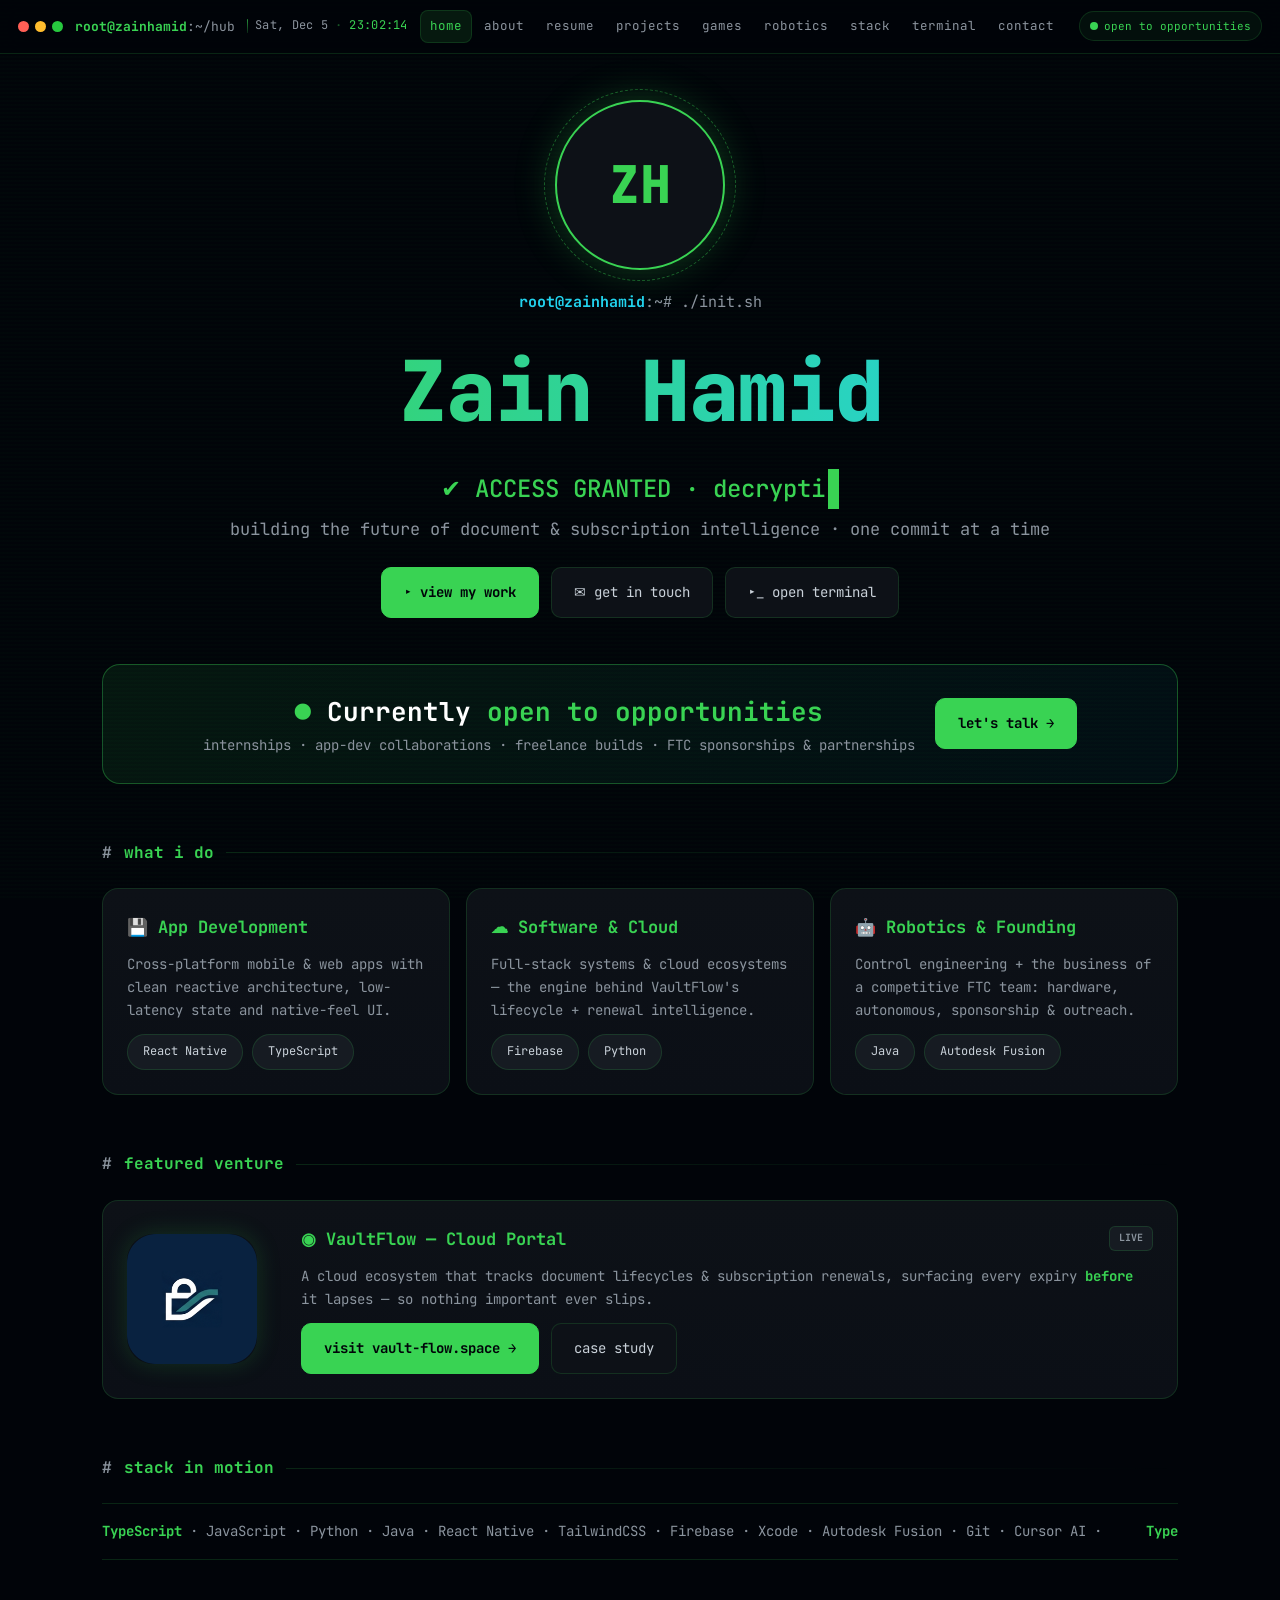
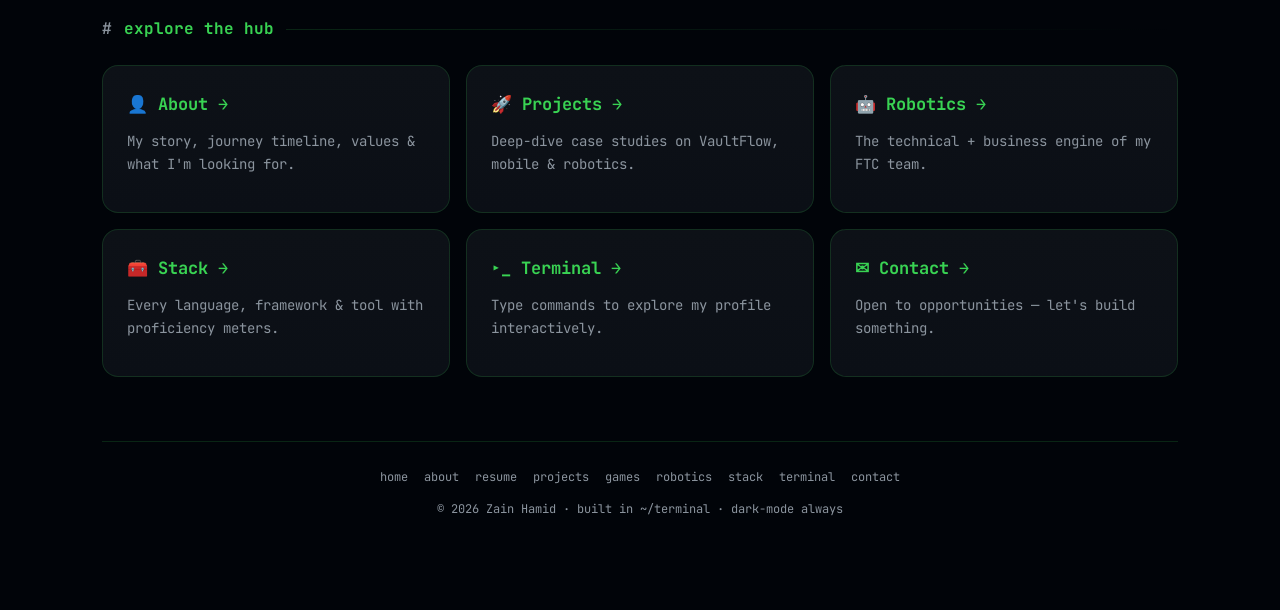
==== docs/index.html @ 51e25814 "resume: logo next to VaultFlow app; home: remove live-metrics + contributions, add heading to langua" ====
<!DOCTYPE html>
<html lang="en">
<head>
<meta charset="UTF-8" />
<meta name="viewport" content="width=device-width, initial-scale=1.0" />
<title>Zain Hamid · ~/hub</title>
<meta name="description" content="Zain Hamid — Founder & CEO @ VaultFlow · Full-Stack App Developer · Software Engineer & Roboticist. Open to opportunities." />
<meta name="author" content="Zain Hamid" />
<meta name="theme-color" content="#010409" />
<link rel="canonical" href="https://zhworldchannel-byte.github.io/zhworldchannel-byte/" />
<meta property="og:type" content="website" />
<meta property="og:site_name" content="Zain Hamid · ~/hub" />
<meta property="og:title" content="Zain Hamid — Founder, App Developer & Software Engineer" />
<meta property="og:description" content="Founder & CEO @ VaultFlow · Full-Stack App Developer · Software Engineer & Roboticist. Open to opportunities." />
<meta property="og:url" content="https://zhworldchannel-byte.github.io/zhworldchannel-byte/" />
<meta property="og:image" content="https://zhworldchannel-byte.github.io/zhworldchannel-byte/og-logo.png" />
<meta property="og:image:width" content="1200" />
<meta property="og:image:height" content="630" />
<meta property="og:image:alt" content="Zain Hamid — interactive developer portfolio" />
<meta name="twitter:card" content="summary_large_image" />
<meta name="twitter:title" content="Zain Hamid — Founder, App Developer & Software Engineer" />
<meta name="twitter:description" content="Founder & CEO @ VaultFlow · Full-Stack App Developer · Software Engineer & Roboticist." />
<meta name="twitter:image" content="https://zhworldchannel-byte.github.io/zhworldchannel-byte/og-logo.png" />
<link rel="preconnect" href="https://fonts.googleapis.com" />
<link rel="preconnect" href="https://fonts.gstatic.com" crossorigin />
<link href="https://fonts.googleapis.com/css2?family=JetBrains+Mono:wght@400;500;700;800&display=swap" rel="stylesheet" />
<link rel="stylesheet" href="assets/styles.css" />
</head>
<body>
<script>try{if(sessionStorage.getItem('zh_booted'))document.documentElement.classList.add('booted');}catch(e){}</script>
<div id="boot" class="boot" aria-hidden="true">
  <div class="win">
    <div class="win-head"><i class="d r"></i><i class="d y"></i><i class="d g"></i><span class="tt">zain@hub — boot.sh</span></div>
    <div class="win-body">
      <div class="boot-id"><div class="glyph">&gt;_</div><div class="idm"><b>Zain Hamid</b><span>booting ~/hub environment</span></div></div>
      <div class="boot-steps" id="bootsteps"></div>
      <div class="boot-prog"><div class="track"><i id="bootbar"></i></div><span class="pct" id="bootpct">0%</span></div>
    </div>
  </div>
</div>
<canvas id="matrix"></canvas>

<nav class="nav">
  <div class="brand"><span class="dots"><i class="dot r"></i><i class="dot y"></i><i class="dot g"></i></span>
    <span><b>root@zainhamid</b>:~/hub</span></div>
  <div class="links" id="nav">
    <a href="index.html" class="active">home</a>
    <a href="about.html">about</a>
    <a href="projects.html">projects</a>
    <a href="robotics.html">robotics</a>
    <a href="stack.html">stack</a>
    <a href="terminal.html">terminal</a>
    <a href="contact.html">contact</a>
  </div>
  <span class="opp"><i class="pulse"></i>open to opportunities</span>
  <button class="burger" aria-label="menu">≡</button>
</nav>

<div class="wrap">

  <!-- HERO -->
  <section class="hero reveal">
    <div class="ring"><img class="avatar" src="assets/zain.jpg" alt="Zain Hamid"
      onerror="this.replaceWith(Object.assign(document.createElement('div'),{className:'avatar',style:'display:flex;align-items:center;justify-content:center;font-size:52px;font-weight:800;color:#39d353',textContent:'ZH'}))" /></div>
    <div class="prompt" style="margin-top:20px"><b>root@zainhamid</b>:~# ./init.sh</div>
    <h1>Zain Hamid</h1>
    <div class="type"><span data-type='["✔ ACCESS GRANTED · decrypting profile...","Founder &amp; CEO @ VaultFlow","Full-Stack App Developer","Software Engineer &amp; Roboticist","iOS &amp; Web Game Developer","AI-Assisted Builder","Youth Developer · shipping since day one","$ sudo make me a founder","◉ turning coffee into commits","building tools people actually use","FIRST Tech Challenge · Robotics","React Native · Firebase · Xcode","▸ deploying ideas to production","shipped on the App Store","problem-solver · fast learner","open to opportunities ✔","designing clean, dark, borderless UI","npm run dream","10x curiosity · 0x ego","automating the boring stuff","from idea → App Store","backend: data · auth · logic","always building something","student by day · founder always","clean code · dark mode · good coffee","▸ compiling the next big thing","learning in public","shipping &gt; perfect","pixels, products &amp; profit","Cursor AI power user","make it work · make it clean · ship it","founder of Digital Delights","future software engineer","let us build something great","▸ whoami → a builder","◉ SYSTEM ONLINE"]'></span><span class="cursor">&nbsp;</span></div>
    <div class="role">building the future of document &amp; subscription intelligence · one commit at a time</div>
    <div class="btns c" style="margin-top:24px">
      <a class="btn solid" href="projects.html">▸ view my work</a>
      <a class="btn" href="contact.html">✉ get in touch</a>
      <a class="btn" href="terminal.html">▸_ open terminal</a>
    </div>
  </section>

  <!-- OPEN TO OPPORTUNITIES -->
  <section class="opp-banner reveal" style="margin-top:34px">
    <div>
      <div class="big"><em>●</em> Currently <em>open to opportunities</em></div>
      <div class="sub">internships · app-dev collaborations · freelance builds · FTC sponsorships &amp; partnerships</div>
    </div>
    <a class="btn solid" href="contact.html">let's talk →</a>
  </section>

  <!-- WHAT I DO -->
  <div class="shead"><span class="hash">#</span> what i do</div>
  <div class="grid g3">
    <div class="card reveal"><h3>💾 App Development</h3>
      <p>Cross-platform mobile &amp; web apps with clean reactive architecture, low-latency state and native-feel UI.</p>
      <div class="chips"><span class="chip">React Native</span><span class="chip">TypeScript</span></div></div>
    <div class="card reveal"><h3>☁ Software &amp; Cloud</h3>
      <p>Full-stack systems &amp; cloud ecosystems — the engine behind VaultFlow's lifecycle + renewal intelligence.</p>
      <div class="chips"><span class="chip">Firebase</span><span class="chip">Python</span></div></div>
    <div class="card reveal"><h3>🤖 Robotics &amp; Founding</h3>
      <p>Control engineering + the business of a competitive FTC team: hardware, autonomous, sponsorship &amp; outreach.</p>
      <div class="chips"><span class="chip">Java</span><span class="chip">Autodesk Fusion</span></div></div>
  </div>

  <!-- FEATURED: VAULTFLOW -->
  <div class="shead"><span class="hash">#</span> featured venture</div>
  <div class="card reveal" style="display:grid;grid-template-columns:150px 1fr;gap:24px;align-items:center">
    <img src="vaultflow-icon-square.png" alt="VaultFlow" style="width:130px;border-radius:26px;box-shadow:var(--glow)"
      onerror="this.style.display='none'" />
    <div>
      <h3>◉ VaultFlow — Cloud Portal <span class="tag ml">LIVE</span></h3>
      <p>A cloud ecosystem that tracks document lifecycles &amp; subscription renewals, surfacing every expiry
        <b style="color:var(--green)">before</b> it lapses — so nothing important ever slips.</p>
      <div class="btns"><a class="btn solid" href="https://vault-flow.space" target="_blank">visit vault-flow.space →</a>
        <a class="btn" href="projects.html">case study</a></div>
    </div>
  </div>

  <!-- TECH MARQUEE -->
  <div class="shead"><span class="hash">#</span> stack in motion</div>
  <div class="marquee reveal"><div class="track">
    <span><b>TypeScript</b> · JavaScript · Python · Java · React Native · TailwindCSS · Firebase · Xcode · Autodesk Fusion · Git · Cursor AI ·</span>
    <span><b>TypeScript</b> · JavaScript · Python · Java · React Native · TailwindCSS · Firebase · Xcode · Autodesk Fusion · Git · Cursor AI ·</span>
  </div></div>

  <!-- EXPLORE -->
  <div class="shead"><span class="hash">#</span> explore the hub</div>
  <div class="grid g3">
    <a class="card reveal" href="about.html" style="text-decoration:none"><h3>👤 About →</h3><p>My story, journey timeline, values &amp; what I'm looking for.</p></a>
    <a class="card reveal" href="projects.html" style="text-decoration:none"><h3>🚀 Projects →</h3><p>Deep-dive case studies on VaultFlow, mobile &amp; robotics.</p></a>
    <a class="card reveal" href="robotics.html" style="text-decoration:none"><h3>🤖 Robotics →</h3><p>The technical + business engine of my FTC team.</p></a>
    <a class="card reveal" href="stack.html" style="text-decoration:none"><h3>🧰 Stack →</h3><p>Every language, framework &amp; tool with proficiency meters.</p></a>
    <a class="card reveal" href="terminal.html" style="text-decoration:none"><h3>▸_ Terminal →</h3><p>Type commands to explore my profile interactively.</p></a>
    <a class="card reveal" href="contact.html" style="text-decoration:none"><h3>✉ Contact →</h3><p>Open to opportunities — let's build something.</p></a>
  </div>

  <footer>
    <div class="fnav"><a href="index.html">home</a><a href="about.html">about</a><a href="projects.html">projects</a>
      <a href="robotics.html">robotics</a><a href="stack.html">stack</a><a href="terminal.html">terminal</a><a href="contact.html">contact</a></div>
    <div>© <span id="yr"></span> Zain Hamid · built in ~/terminal · dark-mode always</div>
  </footer>
</div>
<script src="assets/app.js"></script>
</body>
</html>
---- docs/assets/styles.css ----
/* ══════════════════════════════════════════════════════════════
   Zain Hamid · ~/hub  —  shared theme (dark terminal, borderless)
   ══════════════════════════════════════════════════════════════ */
:root{
  --bg:#010409; --panel:#0d1117; --panel2:#161b22;
  --green:#39d353; --green-dim:#26a641; --cyan:#22d3ee;
  --text:#c9d1d9; --muted:#8b949e; --line:rgba(57,211,83,.16);
  --glow:0 0 24px rgba(57,211,83,.18); --maxw:1120px;
}
*{box-sizing:border-box;margin:0;padding:0}
html{scroll-behavior:smooth;scroll-padding-top:84px}
body{
  font-family:'JetBrains Mono',ui-monospace,monospace;
  background:var(--bg);color:var(--text);line-height:1.65;overflow-x:hidden;
}
a{color:inherit}
::selection{background:rgba(57,211,83,.25)}

/* ── themed cursor: native arrow/pointer shapes, tinted site-green ── */
@media (pointer:fine){
  html{cursor:url("data:image/svg+xml,%3Csvg%20xmlns='http://www.w3.org/2000/svg'%20width='26'%20height='26'%20viewBox='0%200%2026%2026'%3E%3Cpath%20d='M4%203%20L4%2021%20L9.2%2016.2%20L12.3%2022.6%20L14.9%2021.4%20L11.8%2015.2%20L18.5%2015.2%20Z'%20fill='%2339d353'%20stroke='%23010409'%20stroke-width='1.3'%20stroke-linejoin='round'/%3E%3C/svg%3E")4 3,auto}
  a,button,summary,label,[role=button],.tile,.chip,.pill,.btn,
  input[type=submit],input[type=button]{
    cursor:url("data:image/svg+xml,%3Csvg%20xmlns='http://www.w3.org/2000/svg'%20width='28'%20height='28'%20viewBox='0%200%2032%2032'%3E%3Cpath%20d='M10%202c-1.1%200-2%20.9-2%202v12l-2.3-2.3c-.8-.8-2-.8-2.8%200-.8.8-.8%202%200%202.8l6%206c.9%201%202.2%201.5%203.5%201.5h6c2.2%200%204-1.8%204-4v-7c0-1.1-.9-2-2-2-.4%200-.8.1-1.1.3-.2-.9-1-1.6-1.9-1.6-.5%200-1%20.2-1.3.5-.3-.6-1-1-1.7-1-.4%200-.7.1-1%20.3V4c0-1.1-.9-2-2-2z'%20fill='%2339d353'%20stroke='%23010409'%20stroke-width='1.4'%20stroke-linejoin='round'/%3E%3C/svg%3E")9 1,pointer}
  input:not([type=submit]):not([type=button]),textarea,select,[contenteditable]{cursor:text}
}
::-webkit-scrollbar{width:11px;height:11px}
::-webkit-scrollbar-track{background:var(--bg)}
::-webkit-scrollbar-thumb{background:#26a64155;border-radius:8px}
::-webkit-scrollbar-thumb:hover{background:#39d35388}

/* ── canvas + scanline fx ── */
#matrix{position:fixed;inset:0;z-index:0;opacity:.055;pointer-events:none}
body::before{content:"";position:fixed;inset:0;z-index:1;pointer-events:none;
  background:linear-gradient(rgba(57,211,83,.02) 50%,transparent 50%);
  background-size:100% 4px;animation:scan 8s linear infinite}
@keyframes scan{from{background-position:0 0}to{background-position:0 100%}}

/* ── layout ── */
.wrap{position:relative;z-index:2;max-width:var(--maxw);margin:0 auto;padding:0 22px 90px}
.reveal{opacity:0;transform:translateY(26px);transition:opacity .7s ease,transform .7s ease}
.reveal.in{opacity:1;transform:none}
.center{text-align:center}

/* ── nav ── */
.nav{position:sticky;top:0;z-index:50;display:grid;grid-template-columns:1fr auto 1fr;
  align-items:center;gap:12px;padding:10px 18px;background:rgba(1,4,9,.82);backdrop-filter:blur(12px);
  border-bottom:1px solid var(--line)}
.nav .brand{display:flex;align-items:center;gap:12px;font-size:13px;white-space:nowrap;justify-self:start}
.nav .brand .dots{display:flex;gap:6px}
.dot{width:11px;height:11px;border-radius:50%}
.dot.r{background:#ff5f56}.dot.y{background:#ffbd2e}.dot.g{background:#27c93f}
.nav .brand b{color:var(--green)}.nav .brand span{color:var(--muted)}
.nav .links{display:flex;align-items:center;gap:2px;flex-wrap:nowrap;overflow-x:auto;
  scrollbar-width:none;-ms-overflow-style:none;justify-self:center;max-width:100%}
.nav .links::-webkit-scrollbar{display:none}
.nav .links a{color:var(--muted);text-decoration:none;font-size:12.5px;padding:6px 10px;
  border-radius:8px;transition:.22s;white-space:nowrap;position:relative}
.nav .links a::after{content:"";position:absolute;left:10px;right:10px;bottom:3px;height:1px;
  background:var(--green);transform:scaleX(0);transform-origin:left;transition:transform .25s}
.nav .links a:hover{color:var(--green);background:rgba(57,211,83,.07)}
.nav .links a:hover::after{transform:scaleX(1)}
.nav .links a.active{color:var(--green);background:rgba(57,211,83,.1);
  box-shadow:inset 0 0 0 1px var(--line)}
.nav .opp{display:inline-flex;align-items:center;gap:6px;font-size:11px;color:var(--green);
  border:1px solid var(--line);border-radius:999px;padding:5px 10px;background:rgba(57,211,83,.06);
  white-space:nowrap;justify-self:end}
.nav .clock{display:inline-flex;align-items:center;gap:7px;font-size:12px;white-space:nowrap;
  flex:0 0 auto;font-variant-numeric:tabular-nums;letter-spacing:.3px}
.nav .clock .d{color:var(--muted)}
.nav .clock .sep{color:rgba(57,211,83,.4)}
.nav .clock .t{color:var(--green)}
.nav .clock .bar{width:1px;height:14px;border-radius:1px;
  background:linear-gradient(var(--green),rgba(57,211,83,.25));opacity:.7}
.nav .burger{display:none;background:none;border:1px solid var(--line);color:var(--green);
  border-radius:8px;padding:6px 10px;font-size:16px;cursor:pointer}
.pulse{width:8px;height:8px;border-radius:50%;background:var(--green);
  box-shadow:0 0 0 rgba(57,211,83,.7);animation:pulse 2s infinite}
@keyframes pulse{0%{box-shadow:0 0 0 0 rgba(57,211,83,.6)}70%{box-shadow:0 0 0 10px rgba(57,211,83,0)}100%{box-shadow:0 0 0 0 rgba(57,211,83,0)}}

/* ── hero ── */
.hero{text-align:center;padding:46px 0 12px}
.hero .prompt{color:var(--muted);font-size:15px}
.hero .prompt b{color:var(--cyan)}
.hero h1{font-size:clamp(40px,8vw,84px);font-weight:800;letter-spacing:-1.5px;margin:8px 0;
  background:linear-gradient(90deg,var(--green),var(--cyan));
  -webkit-background-clip:text;background-clip:text;-webkit-text-fill-color:transparent}
.hero .type{font-size:clamp(16px,2.8vw,24px);color:var(--green);min-height:36px;font-weight:500}
.hero .role{color:var(--muted);font-size:clamp(14px,2vw,17px);margin-top:6px}
.cursor{display:inline-block;width:11px;background:var(--green);margin-left:3px;
  animation:blink 1s steps(1) infinite}
@keyframes blink{50%{opacity:0}}

/* avatar */
.avatar{width:170px;height:170px;border-radius:50%;object-fit:cover;
  border:2px solid var(--green);padding:5px;background:var(--panel);
  box-shadow:0 0 40px rgba(57,211,83,.28);display:block}
.avatar.sq{border-radius:28px}
@keyframes float{50%{transform:translateY(-10px)}}
/* ring + monogram float together as one unit; dashed circle perfectly centered */
.ring{position:relative;display:inline-grid;place-items:center;line-height:0;
  animation:float 6s ease-in-out infinite}
.ring::after{content:"";position:absolute;top:50%;left:50%;
  width:calc(100% + 20px);height:calc(100% + 20px);
  transform:translate(-50%,-50%);border-radius:50%;
  border:1px dashed rgba(57,211,83,.4);animation:spin 18s linear infinite;pointer-events:none}
@keyframes spin{to{transform:translate(-50%,-50%) rotate(360deg)}}

/* ── section heads ── */
.shead{display:flex;align-items:center;gap:12px;margin:56px 0 22px;font-size:16px;
  color:var(--green);font-weight:700}
.shead .hash{color:var(--muted)}
.shead::after{content:"";flex:1;height:1px;background:linear-gradient(90deg,var(--line),transparent)}
.divider{width:100%;height:2px;margin:30px 0;
  background:linear-gradient(90deg,transparent,var(--green),transparent);opacity:.5}

/* ── cards / grid ── */
.grid{display:grid;gap:16px}
.g4{grid-template-columns:repeat(4,1fr)}
.g3{grid-template-columns:repeat(3,1fr)}
.g2{grid-template-columns:repeat(2,1fr)}
.card{background:linear-gradient(180deg,var(--panel),#0b0f16);border:1px solid var(--line);
  border-radius:16px;padding:24px;transition:transform .3s,box-shadow .3s,border-color .3s;
  position:relative;overflow:hidden}
.card:hover{transform:translateY(-4px);box-shadow:var(--glow);border-color:rgba(57,211,83,.4)}
.card::after{content:"";position:absolute;top:0;left:-60%;width:40%;height:100%;
  background:linear-gradient(90deg,transparent,rgba(57,211,83,.06),transparent);transition:left .6s}
.card:hover::after{left:130%}
.card h3{color:var(--green);font-size:17px;display:flex;align-items:center;gap:9px;flex-wrap:wrap}
.card p{color:var(--muted);font-size:14px;margin:12px 0}
.vflogo{width:1.15em;height:1.15em;border-radius:5px;vertical-align:-.2em;margin-right:.35em;
  box-shadow:0 0 0 1px var(--line);object-fit:cover;flex:0 0 auto}
.tag{font-size:10px;background:var(--panel2);border:1px solid var(--line);padding:3px 9px;
  border-radius:6px;color:var(--muted)}
.tag.ml{margin-left:auto}

/* stat cards */
.stat{text-align:center}
.stat .ico{font-size:22px;opacity:.7}
.stat .num{font-size:clamp(30px,5vw,42px);font-weight:800;color:#fff;line-height:1.1;margin:8px 0}
.stat .lbl{font-size:11px;letter-spacing:2px;color:var(--muted);text-transform:uppercase}

/* buttons */
.btns{display:flex;flex-wrap:wrap;gap:12px}
.btns.c{justify-content:center}
.btn{display:inline-flex;align-items:center;gap:8px;background:var(--panel);border:1px solid var(--line);
  border-radius:10px;padding:13px 22px;color:var(--text);text-decoration:none;font-size:14px;
  transition:.25s;cursor:pointer}
.btn:hover{border-color:var(--green);color:var(--green);transform:translateY(-3px);box-shadow:var(--glow)}
.btn.solid{background:var(--green);color:#010409;border-color:var(--green);font-weight:700}
.btn.solid:hover{color:#010409;background:#4be066}

/* chips */
.chips{display:flex;flex-wrap:wrap;gap:9px}
.chip{background:var(--panel2);border:1px solid var(--line);border-radius:999px;padding:7px 15px;
  font-size:12px;color:var(--text);transition:.25s}
.chip:hover{border-color:var(--green);color:var(--green);transform:translateY(-2px)}
.chip .d{display:inline-block;width:8px;height:8px;border-radius:50%;margin-right:7px;vertical-align:middle}

/* open-to-opportunities banner */
.opp-banner{background:linear-gradient(120deg,rgba(57,211,83,.09),rgba(34,211,238,.05));
  border:1px solid rgba(57,211,83,.35);border-radius:18px;padding:26px 28px;
  display:flex;align-items:center;gap:20px;flex-wrap:wrap;justify-content:center;text-align:center}
.opp-banner .big{font-size:clamp(18px,3vw,26px);color:#fff;font-weight:700}
.opp-banner .big em{color:var(--green);font-style:normal}
.opp-banner .sub{color:var(--muted);font-size:14px}

/* timeline */
.timeline{position:relative;margin:10px 0;padding-left:30px}
.timeline::before{content:"";position:absolute;left:8px;top:6px;bottom:6px;width:2px;
  background:linear-gradient(var(--green),transparent)}
.tl{position:relative;margin-bottom:26px}
.tl::before{content:"";position:absolute;left:-30px;top:5px;width:14px;height:14px;border-radius:50%;
  background:var(--bg);border:2px solid var(--green);box-shadow:0 0 12px rgba(57,211,83,.5)}
.tl .yr{color:var(--cyan);font-size:12px;letter-spacing:1px}
.tl h4{color:#fff;font-size:16px;margin:2px 0}
.tl p{color:var(--muted);font-size:13.5px}

/* skill bars */
.skill{margin-bottom:16px}
.skill .top{display:flex;justify-content:space-between;font-size:13px;margin-bottom:6px}
.skill .top b{color:var(--text)}.skill .top span{color:var(--muted)}
.bar{height:8px;border-radius:6px;background:var(--panel2);overflow:hidden}
.bar i{display:block;height:100%;width:0;border-radius:6px;
  background:linear-gradient(90deg,var(--green),var(--cyan));transition:width 1.2s ease}

/* feature list */
.flist{list-style:none;font-size:14px}
.flist li{padding:6px 0 6px 24px;position:relative;color:var(--text)}
.flist li::before{content:"▹";position:absolute;left:0;color:var(--green)}

/* donut */
.donut-wrap{display:flex;align-items:center;gap:26px;flex-wrap:wrap;justify-content:center}
.donut{width:160px;height:160px;border-radius:50%;position:relative;transition:transform .4s}
.donut:hover{transform:rotate(8deg) scale(1.04)}
.donut::after{content:"";position:absolute;inset:28px;border-radius:50%;background:var(--panel)}
.donut .mid{position:absolute;inset:0;display:flex;align-items:center;justify-content:center;
  z-index:2;color:var(--green);font-weight:700;font-size:13px;text-align:center}
.legend{display:flex;flex-direction:column;gap:9px;font-size:13px}
.legend div{display:flex;align-items:center;gap:8px}
.legend .sw{width:11px;height:11px;border-radius:3px}
.legend b{color:#fff}.legend span{color:var(--muted);margin-left:auto}

/* heatmap */
.heat img{width:100%;border-radius:12px;filter:contrast(1.05)}

/* marquee */
.marquee{overflow:hidden;border-block:1px solid var(--line);padding:16px 0;margin:6px 0}
.marquee .track{display:flex;gap:44px;width:max-content;animation:slide 26s linear infinite;
  color:var(--muted);font-size:14px;white-space:nowrap}
.marquee .track b{color:var(--green)}
@keyframes slide{to{transform:translateX(-50%)}}

/* interactive terminal */
.term{background:#010409;border:1px solid var(--line);border-radius:14px;overflow:hidden;
  box-shadow:var(--glow);scroll-margin-top:80px;display:flex;flex-direction:column}
.term .bar{display:flex;align-items:center;gap:8px;padding:13px 16px;background:var(--panel);
  border-bottom:1px solid var(--line);flex:0 0 auto}
.term .bar .dot{width:12px;height:12px;border-radius:50%;flex:0 0 auto}
.term .bar .t{margin-left:10px;color:var(--muted);font-size:12px;line-height:1}
.term .body{padding:18px 20px;font-size:13.5px;height:clamp(240px,38vh,380px);
  overflow-y:auto;flex:1 1 auto}
/* terminal status strip */
.term .status{display:flex;gap:14px;align-items:center;padding:7px 16px;background:var(--panel);
  border-top:1px solid var(--line);font-size:11px;color:var(--muted);flex:0 0 auto}
.term .status .ok{color:var(--green)}
.term .status .sp{margin-left:auto}
.term .line{white-space:pre-wrap;word-break:break-word;margin-bottom:3px;line-height:1.55}
.term .u{color:var(--cyan)}.term .g{color:var(--green)}.term .m{color:var(--muted)}.term .w{color:#fff}
.term .inrow{display:flex;align-items:center;padding:14px 20px;background:var(--panel);
  border-top:1px solid var(--line);flex:0 0 auto}
.term .ps{color:var(--cyan);white-space:nowrap}
.term input{flex:1;background:transparent;border:0;outline:0;color:var(--green);
  font-family:inherit;font-size:13.5px;margin-left:8px}

/* form */
.field{margin-bottom:16px;text-align:left}
.field label{display:block;font-size:12px;color:var(--muted);margin-bottom:6px;letter-spacing:1px}
.field input,.field textarea{width:100%;background:var(--bg);border:1px solid var(--line);
  border-radius:10px;padding:12px 14px;color:var(--text);font-family:inherit;font-size:14px;transition:.2s}
.field input:focus,.field textarea:focus{outline:0;border-color:var(--green);box-shadow:var(--glow)}
.field textarea{min-height:120px;resize:vertical}

/* footer */
footer{text-align:center;color:var(--muted);font-size:12px;margin-top:64px;padding-top:26px;
  border-top:1px solid var(--line)}
footer .fnav{display:flex;gap:16px;justify-content:center;flex-wrap:wrap;margin-bottom:12px}
footer .fnav a{color:var(--muted);text-decoration:none;transition:.2s}
footer .fnav a:hover{color:var(--green)}

/* wave */
.wave{width:100%;display:block}

/* back-to-top */
.totop{position:fixed;right:20px;bottom:20px;z-index:60;width:46px;height:46px;border-radius:12px;
  display:grid;place-items:center;background:var(--panel);border:1px solid var(--line);color:var(--green);
  cursor:pointer;opacity:0;transform:translateY(14px);transition:.3s;text-decoration:none;font-size:18px}
.totop.show{opacity:1;transform:none}
.totop:hover{border-color:var(--green);box-shadow:var(--glow);transform:translateY(-3px)}

/* selection caret glow for terminal input */
.term input{caret-color:var(--green)}

/* respect reduced-motion */
@media(prefers-reduced-motion:reduce){
  *{animation:none!important;transition:none!important}
}

@media(max-width:1040px){.nav .opp{display:none}}

@media(max-width:860px){
  .g4{grid-template-columns:repeat(2,1fr)}
  .g3,.g2{grid-template-columns:1fr}
  .nav{display:flex;justify-content:space-between}
  .nav .links{position:fixed;inset:56px 0 auto 0;flex-direction:column;align-items:stretch;
    background:rgba(1,4,9,.97);border-bottom:1px solid var(--line);padding:14px 22px;display:none}
  .nav .links.open{display:flex}
  .nav .links a{padding:12px}
  .nav .burger{display:block}
  .nav .opp{display:none}
  .nav .clock{display:none}
}

/* ── reusable terminal window ── */
.win{background:linear-gradient(180deg,rgba(22,27,34,.9),var(--panel));
  border:1px solid var(--line);border-radius:14px;overflow:hidden;
  box-shadow:0 30px 80px rgba(0,0,0,.55),0 0 44px rgba(57,211,83,.07)}
.win-head{display:flex;align-items:center;gap:8px;padding:11px 15px;
  border-bottom:1px solid var(--line);background:rgba(57,211,83,.03)}
.win-head .d{width:11px;height:11px;border-radius:50%;display:inline-block}
.win-head .d.r{background:#ff5f56}.win-head .d.y{background:#ffbd2e}.win-head .d.g{background:#27c93f}
.win-head .tt{margin-left:8px;color:var(--muted);font-size:12px;letter-spacing:.3px}
.win-body{padding:22px}

/* ── boot / loading screen ── */
.boot{position:fixed;inset:0;z-index:10000;display:flex;align-items:center;justify-content:center;
  padding:22px;background:radial-gradient(1100px 560px at 50% 34%,rgba(57,211,83,.08),transparent),var(--bg);
  animation:bootfail 6s linear forwards}
html.booted .boot{display:none!important}
.boot.out{animation:none;opacity:0;transition:opacity .5s ease}
@keyframes bootfail{0%,90%{opacity:1;visibility:visible}100%{opacity:0;visibility:hidden}}
.boot .win{width:min(94vw,540px)}
.boot-id{display:flex;align-items:center;gap:16px;padding-bottom:16px;margin-bottom:16px;
  border-bottom:1px dashed var(--line)}
.boot-id .glyph{flex:0 0 auto;width:62px;height:62px;display:grid;place-items:center;
  font-size:34px;font-weight:800;color:var(--green);background:var(--bg);
  border:1px solid var(--line);border-radius:16px;text-shadow:0 0 20px rgba(57,211,83,.5);
  animation:bootpulse 1.6s ease-in-out infinite}
@keyframes bootpulse{0%,100%{box-shadow:0 0 0 rgba(57,211,83,0)}50%{box-shadow:0 0 22px rgba(57,211,83,.35)}}
.boot-id .idm{display:flex;flex-direction:column;gap:3px;line-height:1.2}
.boot-id .idm b{font-size:19px;color:#fff}
.boot-id .idm span{font-size:12px;color:var(--muted)}
.boot-steps{display:flex;flex-direction:column;gap:2px;min-height:150px}
.boot-step{display:flex;align-items:center;font-size:12.5px;padding:2px 0;
  opacity:0;transform:translateY(4px);transition:opacity .25s ease,transform .25s ease}
.boot-step.show{opacity:1;transform:none}
.boot-step .ck{color:var(--green);margin-right:9px;font-size:12px}
.boot-step .t{color:var(--text);white-space:nowrap}
.boot-step .lead{flex:1;margin:0 10px;border-bottom:1px dotted rgba(57,211,83,.28);height:1px;transform:translateY(-3px)}
.boot-step .s{color:var(--green);font-weight:700;font-size:10.5px;letter-spacing:1.5px;flex:0 0 auto}
.boot-prog{display:flex;align-items:center;gap:14px;margin-top:18px;padding-top:16px;
  border-top:1px dashed var(--line)}
.boot-prog .track{flex:1;height:5px;border-radius:99px;background:rgba(57,211,83,.12);overflow:hidden}
.boot-prog .track i{display:block;height:100%;width:0;border-radius:99px;
  background:linear-gradient(90deg,var(--green-dim),var(--green));box-shadow:0 0 14px rgba(57,211,83,.6)}
.boot-prog .pct{font-size:12px;color:var(--green);font-variant-numeric:tabular-nums;
  min-width:44px;text-align:right;letter-spacing:.5px}

/* ── 404 ── */
.err-wrap{max-width:660px;margin:0 auto}
.err-hero{text-align:center;margin-bottom:22px}
.err404{font-size:clamp(90px,22vw,190px);font-weight:800;line-height:.82;color:var(--green);
  letter-spacing:8px;text-shadow:0 0 46px rgba(57,211,83,.4)}
.err404 .z{color:var(--green)}
.err-sub{margin-top:10px;color:var(--muted);letter-spacing:5px;font-size:13px;text-transform:uppercase}
.err-log{text-align:left;padding:18px 20px;font-size:13px;line-height:2;white-space:pre-wrap}
.err-log .p{color:var(--green)}
.err-log .e{color:#ff5f56}
.err-log .c{color:var(--muted)}
.err-log .cur{color:var(--green);animation:bootblink 1s steps(1) infinite}
@keyframes bootblink{50%{opacity:0}}
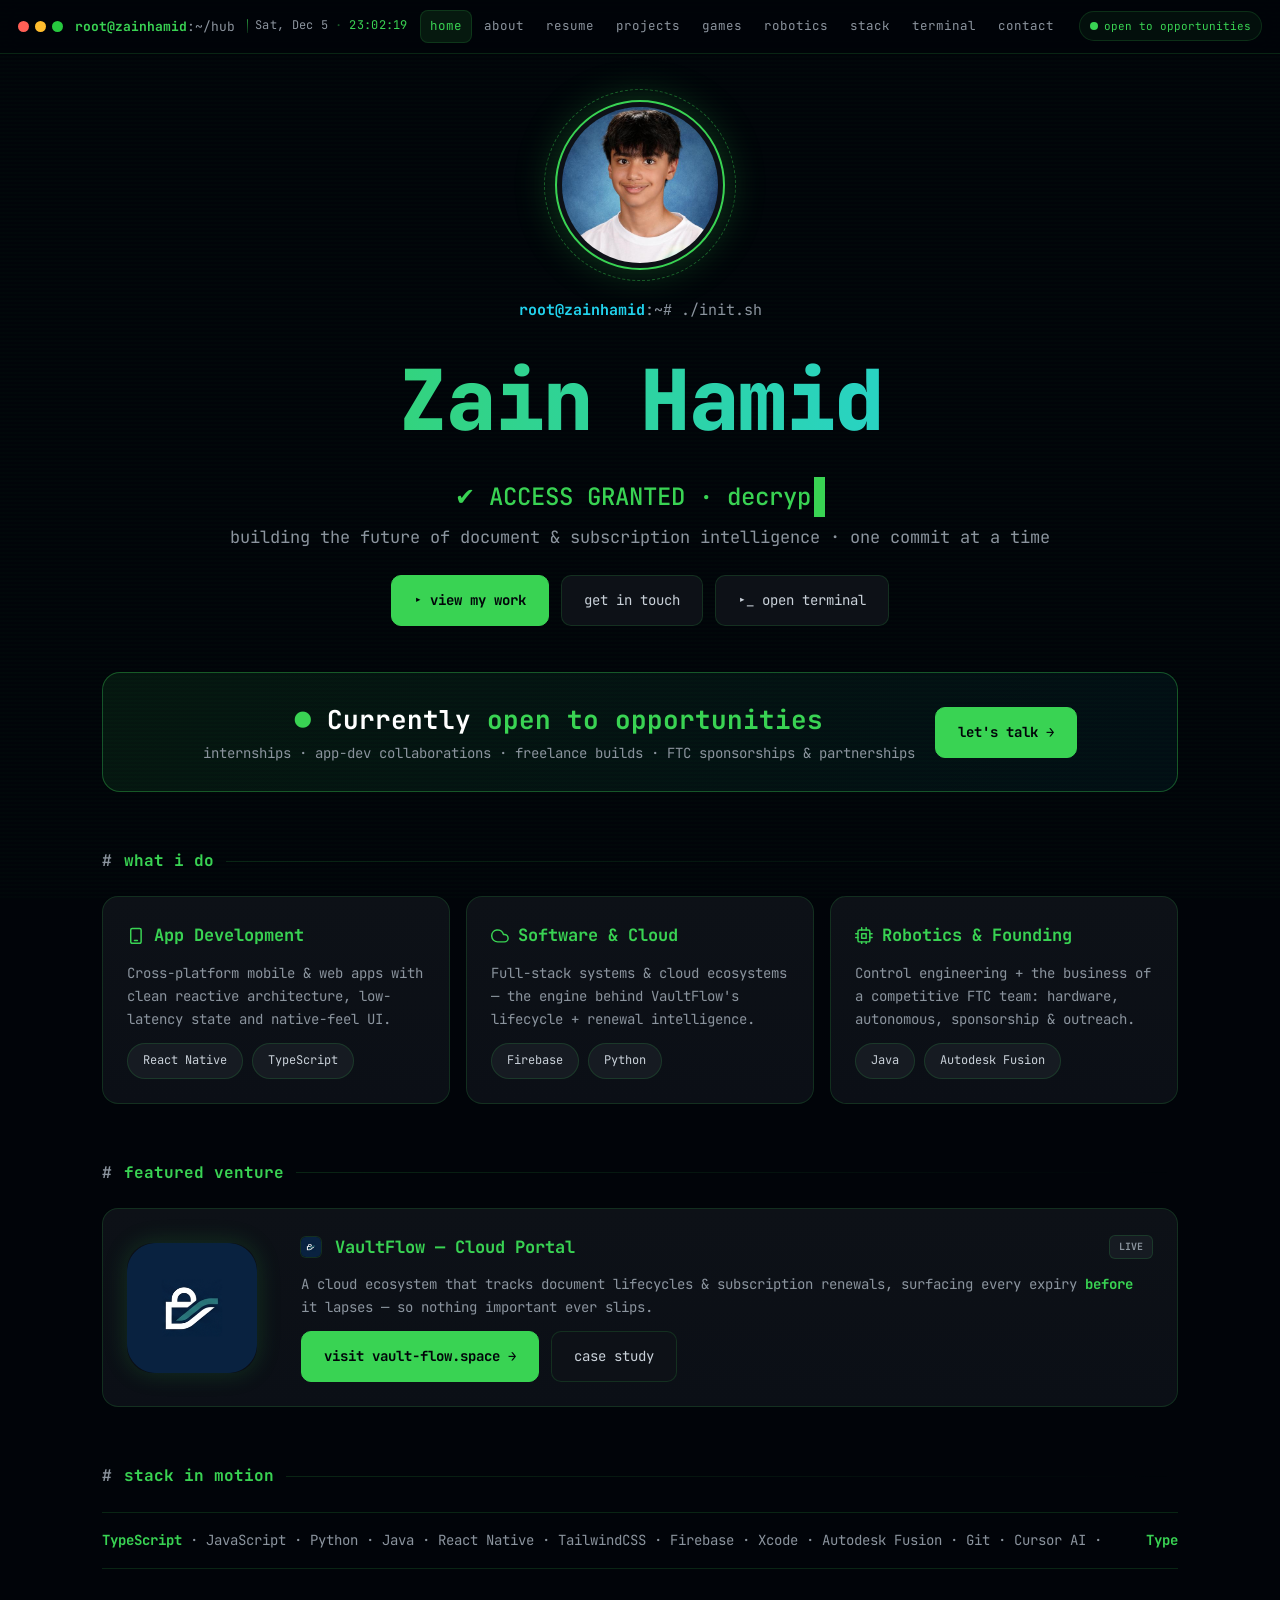
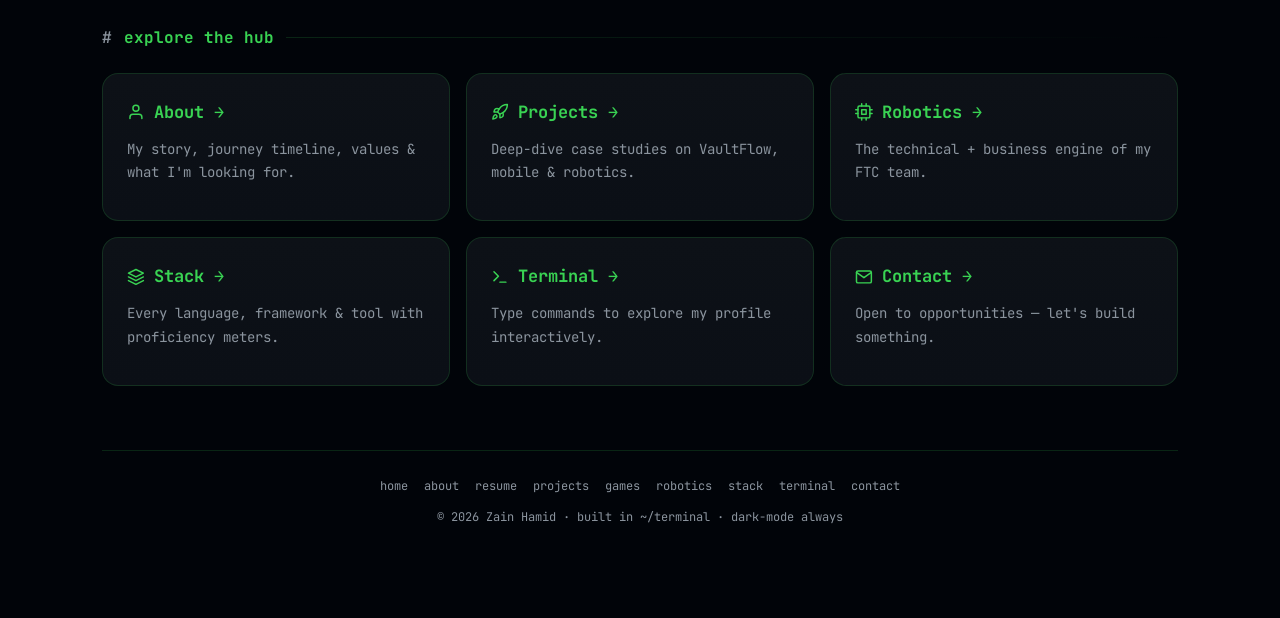
==== commit 58500f2c: "replace decorative emojis with themed SVG icons across all pages Co-authored-by: Cursor <cursoragent" ====
--- a/docs/index.html
+++ b/docs/index.html
@@ -68,7 +68,7 @@
     <div class="role">building the future of document &amp; subscription intelligence · one commit at a time</div>
     <div class="btns c" style="margin-top:24px">
       <a class="btn solid" href="projects.html">▸ view my work</a>
-      <a class="btn" href="contact.html">✉ get in touch</a>
+      <a class="btn" href="contact.html">get in touch</a>
       <a class="btn" href="terminal.html">▸_ open terminal</a>
     </div>
   </section>
@@ -85,13 +85,13 @@
   <!-- WHAT I DO -->
   <div class="shead"><span class="hash">#</span> what i do</div>
   <div class="grid g3">
-    <div class="card reveal"><h3>💾 App Development</h3>
+    <div class="card reveal"><h3><svg class="ic" viewBox="0 0 24 24" aria-hidden="true"><rect x="5" y="2" width="14" height="20" rx="2"/><line x1="10" y1="18" x2="14" y2="18"/></svg>App Development</h3>
       <p>Cross-platform mobile &amp; web apps with clean reactive architecture, low-latency state and native-feel UI.</p>
       <div class="chips"><span class="chip">React Native</span><span class="chip">TypeScript</span></div></div>
-    <div class="card reveal"><h3>☁ Software &amp; Cloud</h3>
+    <div class="card reveal"><h3><svg class="ic" viewBox="0 0 24 24" aria-hidden="true"><path d="M18 10h-1.26A8 8 0 1 0 9 20h9a5 5 0 0 0 0-10z"/></svg>Software &amp; Cloud</h3>
       <p>Full-stack systems &amp; cloud ecosystems — the engine behind VaultFlow's lifecycle + renewal intelligence.</p>
       <div class="chips"><span class="chip">Firebase</span><span class="chip">Python</span></div></div>
-    <div class="card reveal"><h3>🤖 Robotics &amp; Founding</h3>
+    <div class="card reveal"><h3><svg class="ic" viewBox="0 0 24 24" aria-hidden="true"><rect x="4" y="4" width="16" height="16" rx="2"/><rect x="9" y="9" width="6" height="6"/><path d="M9 1v3M15 1v3M9 20v3M15 20v3M20 9h3M20 14h3M1 9h3M1 14h3"/></svg>Robotics &amp; Founding</h3>
       <p>Control engineering + the business of a competitive FTC team: hardware, autonomous, sponsorship &amp; outreach.</p>
       <div class="chips"><span class="chip">Java</span><span class="chip">Autodesk Fusion</span></div></div>
   </div>
@@ -102,7 +102,7 @@
     <img src="vaultflow-icon-square.png" alt="VaultFlow" style="width:130px;border-radius:26px;box-shadow:var(--glow)"
       onerror="this.style.display='none'" />
     <div>
-      <h3>◉ VaultFlow — Cloud Portal <span class="tag ml">LIVE</span></h3>
+      <h3><img class="vflogo" src="vaultflow-icon-square.png" alt="" onerror="this.style.display='none'" />VaultFlow — Cloud Portal <span class="tag ml">LIVE</span></h3>
       <p>A cloud ecosystem that tracks document lifecycles &amp; subscription renewals, surfacing every expiry
         <b style="color:var(--green)">before</b> it lapses — so nothing important ever slips.</p>
       <div class="btns"><a class="btn solid" href="https://vault-flow.space" target="_blank">visit vault-flow.space →</a>
@@ -120,12 +120,12 @@
   <!-- EXPLORE -->
   <div class="shead"><span class="hash">#</span> explore the hub</div>
   <div class="grid g3">
-    <a class="card reveal" href="about.html" style="text-decoration:none"><h3>👤 About →</h3><p>My story, journey timeline, values &amp; what I'm looking for.</p></a>
-    <a class="card reveal" href="projects.html" style="text-decoration:none"><h3>🚀 Projects →</h3><p>Deep-dive case studies on VaultFlow, mobile &amp; robotics.</p></a>
-    <a class="card reveal" href="robotics.html" style="text-decoration:none"><h3>🤖 Robotics →</h3><p>The technical + business engine of my FTC team.</p></a>
-    <a class="card reveal" href="stack.html" style="text-decoration:none"><h3>🧰 Stack →</h3><p>Every language, framework &amp; tool with proficiency meters.</p></a>
-    <a class="card reveal" href="terminal.html" style="text-decoration:none"><h3>▸_ Terminal →</h3><p>Type commands to explore my profile interactively.</p></a>
-    <a class="card reveal" href="contact.html" style="text-decoration:none"><h3>✉ Contact →</h3><p>Open to opportunities — let's build something.</p></a>
+    <a class="card reveal" href="about.html" style="text-decoration:none"><h3><svg class="ic" viewBox="0 0 24 24" aria-hidden="true"><path d="M20 21v-2a4 4 0 0 0-4-4H8a4 4 0 0 0-4 4v2"/><circle cx="12" cy="7" r="4"/></svg>About →</h3><p>My story, journey timeline, values &amp; what I'm looking for.</p></a>
+    <a class="card reveal" href="projects.html" style="text-decoration:none"><h3><svg class="ic" viewBox="0 0 24 24" aria-hidden="true"><path d="M4.5 16.5c-1.5 1.26-2 5-2 5s3.74-.5 5-2c.71-.84.7-2.13-.09-2.91a2.18 2.18 0 0 0-2.91-.09z"/><path d="m12 15-3-3a22 22 0 0 1 2-3.95A12.88 12.88 0 0 1 22 2c0 2.72-.78 7.5-6 11a22.35 22.35 0 0 1-4 2z"/><path d="M9 12H4s.55-3.03 2-4c1.62-1.08 5 0 5 0"/><path d="M12 15v5s3.03-.55 4-2c1.08-1.62 0-5 0-5"/></svg>Projects →</h3><p>Deep-dive case studies on VaultFlow, mobile &amp; robotics.</p></a>
+    <a class="card reveal" href="robotics.html" style="text-decoration:none"><h3><svg class="ic" viewBox="0 0 24 24" aria-hidden="true"><rect x="4" y="4" width="16" height="16" rx="2"/><rect x="9" y="9" width="6" height="6"/><path d="M9 1v3M15 1v3M9 20v3M15 20v3M20 9h3M20 14h3M1 9h3M1 14h3"/></svg>Robotics →</h3><p>The technical + business engine of my FTC team.</p></a>
+    <a class="card reveal" href="stack.html" style="text-decoration:none"><h3><svg class="ic" viewBox="0 0 24 24" aria-hidden="true"><polygon points="12 2 2 7 12 12 22 7 12 2"/><polyline points="2 17 12 22 22 17"/><polyline points="2 12 12 17 22 12"/></svg>Stack →</h3><p>Every language, framework &amp; tool with proficiency meters.</p></a>
+    <a class="card reveal" href="terminal.html" style="text-decoration:none"><h3><svg class="ic" viewBox="0 0 24 24" aria-hidden="true"><polyline points="4 17 10 11 4 5"/><line x1="12" y1="19" x2="20" y2="19"/></svg>Terminal →</h3><p>Type commands to explore my profile interactively.</p></a>
+    <a class="card reveal" href="contact.html" style="text-decoration:none"><h3><svg class="ic" viewBox="0 0 24 24" aria-hidden="true"><rect x="2" y="4" width="20" height="16" rx="2"/><path d="m2 6 10 7 10-7"/></svg>Contact →</h3><p>Open to opportunities — let's build something.</p></a>
   </div>
 
   <footer>
--- a/docs/assets/styles.css
+++ b/docs/assets/styles.css
@@ -136,7 +136,12 @@
 
 /* stat cards */
 .stat{text-align:center}
-.stat .ico{font-size:22px;opacity:.7}
+.stat .ico{opacity:.85;display:flex;justify-content:center}
+/* custom line icons (replaces emojis) */
+.ic{width:1.05em;height:1.05em;flex:0 0 auto;stroke:currentColor;fill:none;
+  stroke-width:2;stroke-linecap:round;stroke-linejoin:round}
+.stat .ico svg{width:28px;height:28px;stroke:var(--green);fill:none;
+  stroke-width:2;stroke-linecap:round;stroke-linejoin:round;display:inline-block}
 .stat .num{font-size:clamp(30px,5vw,42px);font-weight:800;color:#fff;line-height:1.1;margin:8px 0}
 .stat .lbl{font-size:11px;letter-spacing:2px;color:var(--muted);text-transform:uppercase}
 
@@ -149,6 +154,7 @@
 .btn:hover{border-color:var(--green);color:var(--green);transform:translateY(-3px);box-shadow:var(--glow)}
 .btn.solid{background:var(--green);color:#010409;border-color:var(--green);font-weight:700}
 .btn.solid:hover{color:#010409;background:#4be066}
+.cico{width:16px;height:16px;fill:currentColor;flex:0 0 auto}
 
 /* chips */
 .chips{display:flex;flex-wrap:wrap;gap:9px}
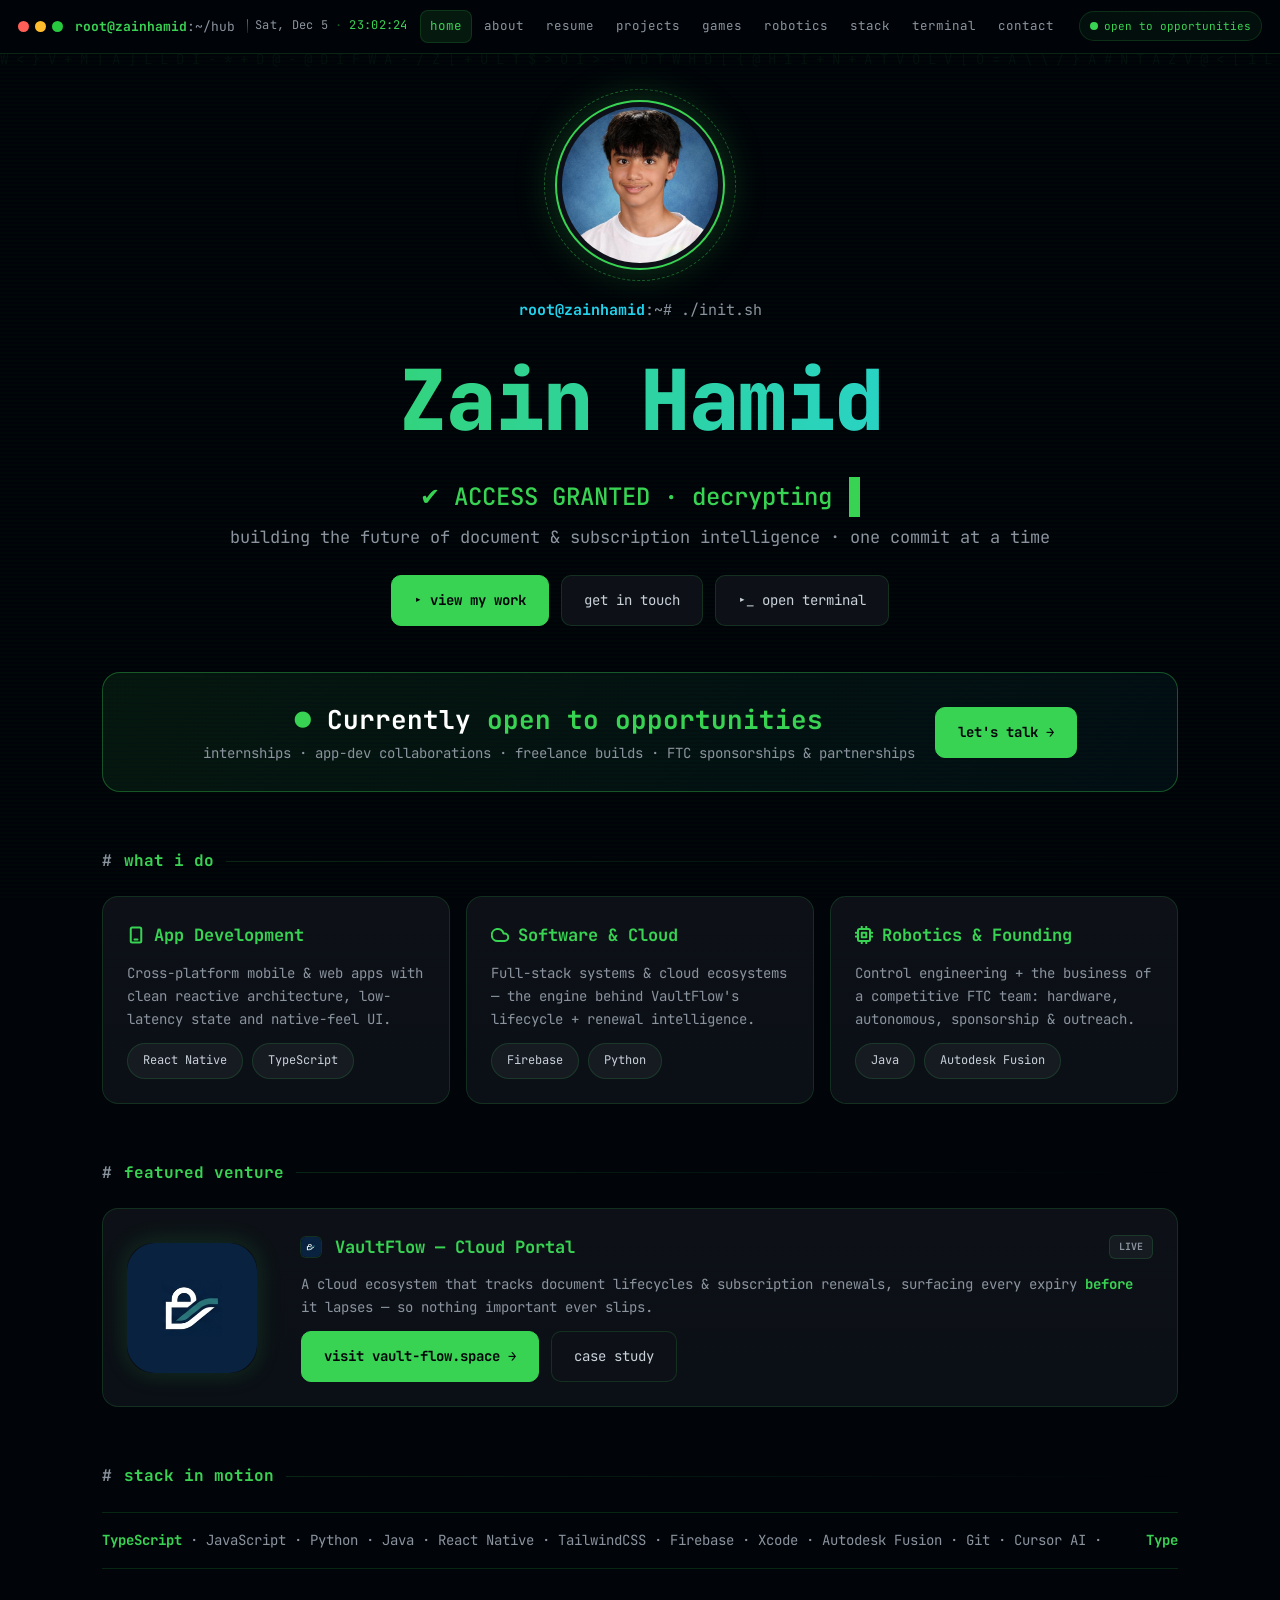
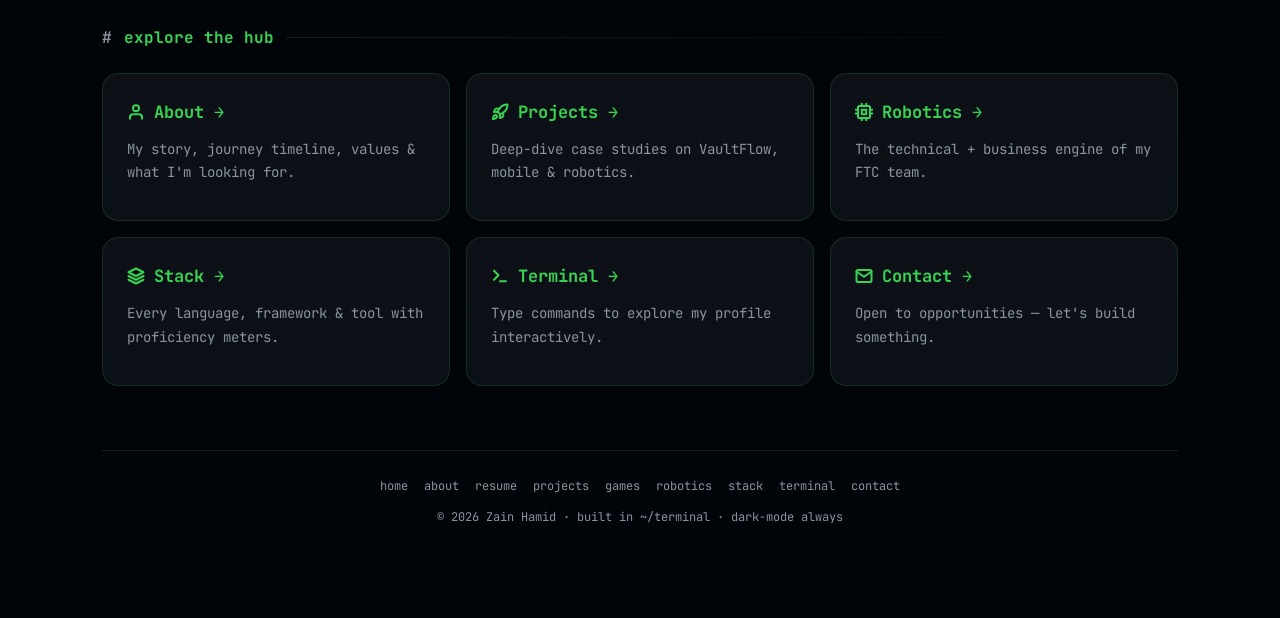
==== commit b73e2e08: "add live links: Arena Shooter, VaultFlow, Digital Delights + account tag Co-authored-by: Cursor <cur" ====
--- a/docs/index.html
+++ b/docs/index.html
@@ -105,7 +105,7 @@
       <h3><img class="vflogo" src="vaultflow-icon-square.png" alt="" onerror="this.style.display='none'" />VaultFlow — Cloud Portal <span class="tag ml">LIVE</span></h3>
       <p>A cloud ecosystem that tracks document lifecycles &amp; subscription renewals, surfacing every expiry
         <b style="color:var(--green)">before</b> it lapses — so nothing important ever slips.</p>
-      <div class="btns"><a class="btn solid" href="https://vault-flow.space" target="_blank">visit vault-flow.space →</a>
+      <div class="btns"><a class="btn solid" href="https://vault-flow.space/" target="_blank" rel="noopener">visit vault-flow.space →</a>
         <a class="btn" href="projects.html">case study</a></div>
     </div>
   </div>
--- a/docs/assets/styles.css
+++ b/docs/assets/styles.css
@@ -133,15 +133,23 @@
 .tag{font-size:10px;background:var(--panel2);border:1px solid var(--line);padding:3px 9px;
   border-radius:6px;color:var(--muted)}
 .tag.ml{margin-left:auto}
+.tag.off{color:#ff5f56;border-color:rgba(255,95,86,.35);background:rgba(255,95,86,.08)}
+.tag.note{color:var(--cyan);border-color:rgba(34,211,238,.35);background:rgba(34,211,238,.08)}
 
 /* stat cards */
 .stat{text-align:center}
 .stat .ico{opacity:.85;display:flex;justify-content:center}
 /* custom line icons (replaces emojis) */
-.ic{width:1.05em;height:1.05em;flex:0 0 auto;stroke:currentColor;fill:none;
+.ic{width:18px;height:18px;min-width:18px;flex:0 0 18px;display:block;
+  color:var(--green);stroke:currentColor;fill:none;
   stroke-width:2;stroke-linecap:round;stroke-linejoin:round}
-.stat .ico svg{width:28px;height:28px;stroke:var(--green);fill:none;
-  stroke-width:2;stroke-linecap:round;stroke-linejoin:round;display:inline-block}
+.ic *{fill:none!important;stroke:inherit;stroke-width:inherit;
+  stroke-linecap:inherit;stroke-linejoin:inherit;vector-effect:non-scaling-stroke}
+.stat .ico svg{width:26px;height:26px;min-width:26px;display:block;
+  color:var(--green);stroke:var(--green);fill:none;
+  stroke-width:2;stroke-linecap:round;stroke-linejoin:round}
+.stat .ico svg *{fill:none!important;stroke:inherit;stroke-width:inherit;
+  stroke-linecap:inherit;stroke-linejoin:inherit}
 .stat .num{font-size:clamp(30px,5vw,42px);font-weight:800;color:#fff;line-height:1.1;margin:8px 0}
 .stat .lbl{font-size:11px;letter-spacing:2px;color:var(--muted);text-transform:uppercase}
 
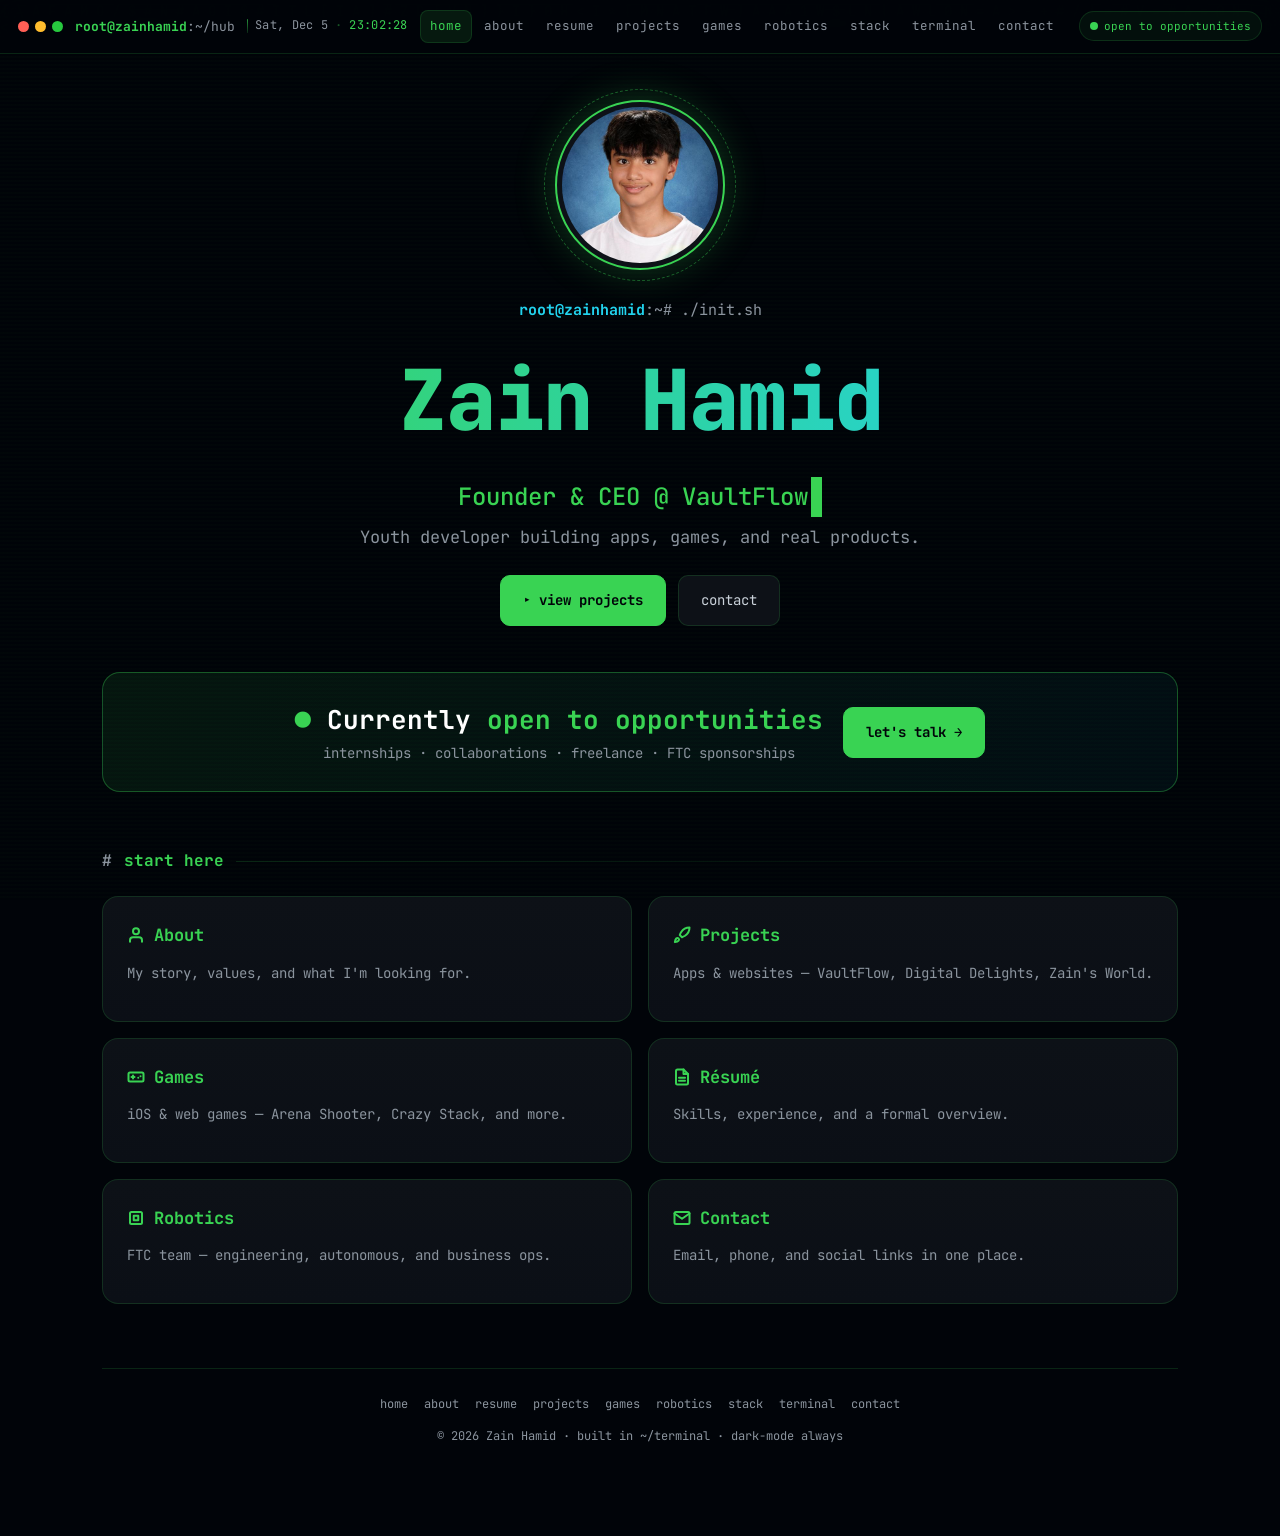
==== commit e76e4054: "Reorganize site so each page owns its content once. Home is a landing hub; projects and games hold f" ====
--- a/docs/index.html
+++ b/docs/index.html
@@ -43,15 +43,7 @@
 <nav class="nav">
   <div class="brand"><span class="dots"><i class="dot r"></i><i class="dot y"></i><i class="dot g"></i></span>
     <span><b>root@zainhamid</b>:~/hub</span></div>
-  <div class="links" id="nav">
-    <a href="index.html" class="active">home</a>
-    <a href="about.html">about</a>
-    <a href="projects.html">projects</a>
-    <a href="robotics.html">robotics</a>
-    <a href="stack.html">stack</a>
-    <a href="terminal.html">terminal</a>
-    <a href="contact.html">contact</a>
-  </div>
+  <div class="links"></div>
   <span class="opp"><i class="pulse"></i>open to opportunities</span>
   <button class="burger" aria-label="menu">≡</button>
 </nav>
@@ -64,73 +56,34 @@
       onerror="this.replaceWith(Object.assign(document.createElement('div'),{className:'avatar',style:'display:flex;align-items:center;justify-content:center;font-size:52px;font-weight:800;color:#39d353',textContent:'ZH'}))" /></div>
     <div class="prompt" style="margin-top:20px"><b>root@zainhamid</b>:~# ./init.sh</div>
     <h1>Zain Hamid</h1>
-    <div class="type"><span data-type='["✔ ACCESS GRANTED · decrypting profile...","Founder &amp; CEO @ VaultFlow","Full-Stack App Developer","Software Engineer &amp; Roboticist","iOS &amp; Web Game Developer","AI-Assisted Builder","Youth Developer · shipping since day one","$ sudo make me a founder","◉ turning coffee into commits","building tools people actually use","FIRST Tech Challenge · Robotics","React Native · Firebase · Xcode","▸ deploying ideas to production","shipped on the App Store","problem-solver · fast learner","open to opportunities ✔","designing clean, dark, borderless UI","npm run dream","10x curiosity · 0x ego","automating the boring stuff","from idea → App Store","backend: data · auth · logic","always building something","student by day · founder always","clean code · dark mode · good coffee","▸ compiling the next big thing","learning in public","shipping &gt; perfect","pixels, products &amp; profit","Cursor AI power user","make it work · make it clean · ship it","founder of Digital Delights","future software engineer","let us build something great","▸ whoami → a builder","◉ SYSTEM ONLINE"]'></span><span class="cursor">&nbsp;</span></div>
-    <div class="role">building the future of document &amp; subscription intelligence · one commit at a time</div>
+    <div class="type"><span data-type='["Founder &amp; CEO @ VaultFlow","Full-Stack App Developer","Software Engineer &amp; Roboticist","Open to opportunities"]'></span><span class="cursor">&nbsp;</span></div>
+    <div class="role">Youth developer building apps, games, and real products.</div>
     <div class="btns c" style="margin-top:24px">
-      <a class="btn solid" href="projects.html">▸ view my work</a>
-      <a class="btn" href="contact.html">get in touch</a>
-      <a class="btn" href="terminal.html">▸_ open terminal</a>
+      <a class="btn solid" href="projects.html">▸ view projects</a>
+      <a class="btn" href="contact.html">contact</a>
     </div>
   </section>
 
-  <!-- OPEN TO OPPORTUNITIES -->
   <section class="opp-banner reveal" style="margin-top:34px">
     <div>
       <div class="big"><em>●</em> Currently <em>open to opportunities</em></div>
-      <div class="sub">internships · app-dev collaborations · freelance builds · FTC sponsorships &amp; partnerships</div>
+      <div class="sub">internships · collaborations · freelance · FTC sponsorships</div>
     </div>
     <a class="btn solid" href="contact.html">let's talk →</a>
   </section>
 
-  <!-- WHAT I DO -->
-  <div class="shead"><span class="hash">#</span> what i do</div>
-  <div class="grid g3">
-    <div class="card reveal"><h3><svg class="ic" viewBox="0 0 24 24" aria-hidden="true"><rect x="5" y="2" width="14" height="20" rx="2"/><line x1="10" y1="18" x2="14" y2="18"/></svg>App Development</h3>
-      <p>Cross-platform mobile &amp; web apps with clean reactive architecture, low-latency state and native-feel UI.</p>
-      <div class="chips"><span class="chip">React Native</span><span class="chip">TypeScript</span></div></div>
-    <div class="card reveal"><h3><svg class="ic" viewBox="0 0 24 24" aria-hidden="true"><path d="M18 10h-1.26A8 8 0 1 0 9 20h9a5 5 0 0 0 0-10z"/></svg>Software &amp; Cloud</h3>
-      <p>Full-stack systems &amp; cloud ecosystems — the engine behind VaultFlow's lifecycle + renewal intelligence.</p>
-      <div class="chips"><span class="chip">Firebase</span><span class="chip">Python</span></div></div>
-    <div class="card reveal"><h3><svg class="ic" viewBox="0 0 24 24" aria-hidden="true"><rect x="4" y="4" width="16" height="16" rx="2"/><rect x="9" y="9" width="6" height="6"/><path d="M9 1v3M15 1v3M9 20v3M15 20v3M20 9h3M20 14h3M1 9h3M1 14h3"/></svg>Robotics &amp; Founding</h3>
-      <p>Control engineering + the business of a competitive FTC team: hardware, autonomous, sponsorship &amp; outreach.</p>
-      <div class="chips"><span class="chip">Java</span><span class="chip">Autodesk Fusion</span></div></div>
-  </div>
-
-  <!-- FEATURED: VAULTFLOW -->
-  <div class="shead"><span class="hash">#</span> featured venture</div>
-  <div class="card reveal" style="display:grid;grid-template-columns:150px 1fr;gap:24px;align-items:center">
-    <img src="vaultflow-icon-square.png" alt="VaultFlow" style="width:130px;border-radius:26px;box-shadow:var(--glow)"
-      onerror="this.style.display='none'" />
-    <div>
-      <h3><img class="vflogo" src="vaultflow-icon-square.png" alt="" onerror="this.style.display='none'" />VaultFlow — Cloud Portal <span class="tag ml">LIVE</span></h3>
-      <p>A cloud ecosystem that tracks document lifecycles &amp; subscription renewals, surfacing every expiry
-        <b style="color:var(--green)">before</b> it lapses — so nothing important ever slips.</p>
-      <div class="btns"><a class="btn solid" href="https://vault-flow.space/" target="_blank" rel="noopener">visit vault-flow.space →</a>
-        <a class="btn" href="projects.html">case study</a></div>
-    </div>
-  </div>
-
-  <!-- TECH MARQUEE -->
-  <div class="shead"><span class="hash">#</span> stack in motion</div>
-  <div class="marquee reveal"><div class="track">
-    <span><b>TypeScript</b> · JavaScript · Python · Java · React Native · TailwindCSS · Firebase · Xcode · Autodesk Fusion · Git · Cursor AI ·</span>
-    <span><b>TypeScript</b> · JavaScript · Python · Java · React Native · TailwindCSS · Firebase · Xcode · Autodesk Fusion · Git · Cursor AI ·</span>
-  </div></div>
-
-  <!-- EXPLORE -->
-  <div class="shead"><span class="hash">#</span> explore the hub</div>
-  <div class="grid g3">
-    <a class="card reveal" href="about.html" style="text-decoration:none"><h3><svg class="ic" viewBox="0 0 24 24" aria-hidden="true"><path d="M20 21v-2a4 4 0 0 0-4-4H8a4 4 0 0 0-4 4v2"/><circle cx="12" cy="7" r="4"/></svg>About →</h3><p>My story, journey timeline, values &amp; what I'm looking for.</p></a>
-    <a class="card reveal" href="projects.html" style="text-decoration:none"><h3><svg class="ic" viewBox="0 0 24 24" aria-hidden="true"><path d="M4.5 16.5c-1.5 1.26-2 5-2 5s3.74-.5 5-2c.71-.84.7-2.13-.09-2.91a2.18 2.18 0 0 0-2.91-.09z"/><path d="m12 15-3-3a22 22 0 0 1 2-3.95A12.88 12.88 0 0 1 22 2c0 2.72-.78 7.5-6 11a22.35 22.35 0 0 1-4 2z"/><path d="M9 12H4s.55-3.03 2-4c1.62-1.08 5 0 5 0"/><path d="M12 15v5s3.03-.55 4-2c1.08-1.62 0-5 0-5"/></svg>Projects →</h3><p>Deep-dive case studies on VaultFlow, mobile &amp; robotics.</p></a>
-    <a class="card reveal" href="robotics.html" style="text-decoration:none"><h3><svg class="ic" viewBox="0 0 24 24" aria-hidden="true"><rect x="4" y="4" width="16" height="16" rx="2"/><rect x="9" y="9" width="6" height="6"/><path d="M9 1v3M15 1v3M9 20v3M15 20v3M20 9h3M20 14h3M1 9h3M1 14h3"/></svg>Robotics →</h3><p>The technical + business engine of my FTC team.</p></a>
-    <a class="card reveal" href="stack.html" style="text-decoration:none"><h3><svg class="ic" viewBox="0 0 24 24" aria-hidden="true"><polygon points="12 2 2 7 12 12 22 7 12 2"/><polyline points="2 17 12 22 22 17"/><polyline points="2 12 12 17 22 12"/></svg>Stack →</h3><p>Every language, framework &amp; tool with proficiency meters.</p></a>
-    <a class="card reveal" href="terminal.html" style="text-decoration:none"><h3><svg class="ic" viewBox="0 0 24 24" aria-hidden="true"><polyline points="4 17 10 11 4 5"/><line x1="12" y1="19" x2="20" y2="19"/></svg>Terminal →</h3><p>Type commands to explore my profile interactively.</p></a>
-    <a class="card reveal" href="contact.html" style="text-decoration:none"><h3><svg class="ic" viewBox="0 0 24 24" aria-hidden="true"><rect x="2" y="4" width="20" height="16" rx="2"/><path d="m2 6 10 7 10-7"/></svg>Contact →</h3><p>Open to opportunities — let's build something.</p></a>
+  <div class="shead"><span class="hash">#</span> start here</div>
+  <div class="grid g2">
+    <a class="card reveal" href="about.html" style="text-decoration:none"><h3><svg class="ic" viewBox="0 0 24 24" aria-hidden="true"><path d="M20 21v-2a4 4 0 0 0-4-4H8a4 4 0 0 0-4 4v2"/><circle cx="12" cy="7" r="4"/></svg>About</h3><p>My story, values, and what I'm looking for.</p></a>
+    <a class="card reveal" href="projects.html" style="text-decoration:none"><h3><svg class="ic" viewBox="0 0 24 24" aria-hidden="true"><path d="M4.5 16.5c-1.5 1.26-2 5-2 5s3.74-.5 5-2c.71-.84.7-2.13-.09-2.91a2.18 2.18 0 0 0-2.91-.09z"/><path d="m12 15-3-3a22 22 0 0 1 2-3.95A12.88 12.88 0 0 1 22 2c0 2.72-.78 7.5-6 11a22.35 22.35 0 0 1-4 2z"/></svg>Projects</h3><p>Apps &amp; websites — VaultFlow, Digital Delights, Zain's World.</p></a>
+    <a class="card reveal" href="games.html" style="text-decoration:none"><h3><svg class="ic" viewBox="0 0 24 24" aria-hidden="true"><line x1="6" y1="12" x2="10" y2="12"/><line x1="8" y1="10" x2="8" y2="14"/><line x1="15" y1="13" x2="15.01" y2="13"/><line x1="18" y1="11" x2="18.01" y2="11"/><rect x="2" y="6" width="20" height="12" rx="2"/></svg>Games</h3><p>iOS &amp; web games — Arena Shooter, Crazy Stack, and more.</p></a>
+    <a class="card reveal" href="resume.html" style="text-decoration:none"><h3><svg class="ic" viewBox="0 0 24 24" aria-hidden="true"><path d="M14 2H6a2 2 0 0 0-2 2v16a2 2 0 0 0 2 2h12a2 2 0 0 0 2-2V8z"/><polyline points="14 2 14 8 20 8"/><line x1="16" y1="13" x2="8" y2="13"/><line x1="16" y1="17" x2="8" y2="17"/></svg>Résumé</h3><p>Skills, experience, and a formal overview.</p></a>
+    <a class="card reveal" href="robotics.html" style="text-decoration:none"><h3><svg class="ic" viewBox="0 0 24 24" aria-hidden="true"><rect x="4" y="4" width="16" height="16" rx="2"/><rect x="9" y="9" width="6" height="6"/></svg>Robotics</h3><p>FTC team — engineering, autonomous, and business ops.</p></a>
+    <a class="card reveal" href="contact.html" style="text-decoration:none"><h3><svg class="ic" viewBox="0 0 24 24" aria-hidden="true"><rect x="2" y="4" width="20" height="16" rx="2"/><path d="m2 6 10 7 10-7"/></svg>Contact</h3><p>Email, phone, and social links in one place.</p></a>
   </div>
 
   <footer>
-    <div class="fnav"><a href="index.html">home</a><a href="about.html">about</a><a href="projects.html">projects</a>
-      <a href="robotics.html">robotics</a><a href="stack.html">stack</a><a href="terminal.html">terminal</a><a href="contact.html">contact</a></div>
+    <div class="fnav"></div>
     <div>© <span id="yr"></span> Zain Hamid · built in ~/terminal · dark-mode always</div>
   </footer>
 </div>
--- a/docs/assets/styles.css
+++ b/docs/assets/styles.css
@@ -130,6 +130,12 @@
 .card p{color:var(--muted);font-size:14px;margin:12px 0}
 .vflogo{width:1.15em;height:1.15em;border-radius:5px;vertical-align:-.2em;margin-right:.35em;
   box-shadow:0 0 0 1px var(--line);object-fit:cover;flex:0 0 auto}
+.team-brand{display:flex;flex-direction:column;align-items:center;gap:6px;margin:8px auto 14px;max-width:520px}
+.ftclogo{width:min(210px,58vw);height:auto;display:block;background:transparent;border:none;
+  box-shadow:none;object-fit:contain}
+.team-brand .team-name{font-size:clamp(22px,3.8vw,30px);font-weight:800;color:#fff;
+  letter-spacing:.03em;margin:0}
+.team-brand .team-id{font-size:13px;color:var(--muted);margin:0}
 .tag{font-size:10px;background:var(--panel2);border:1px solid var(--line);padding:3px 9px;
   border-radius:6px;color:var(--muted)}
 .tag.ml{margin-left:auto}
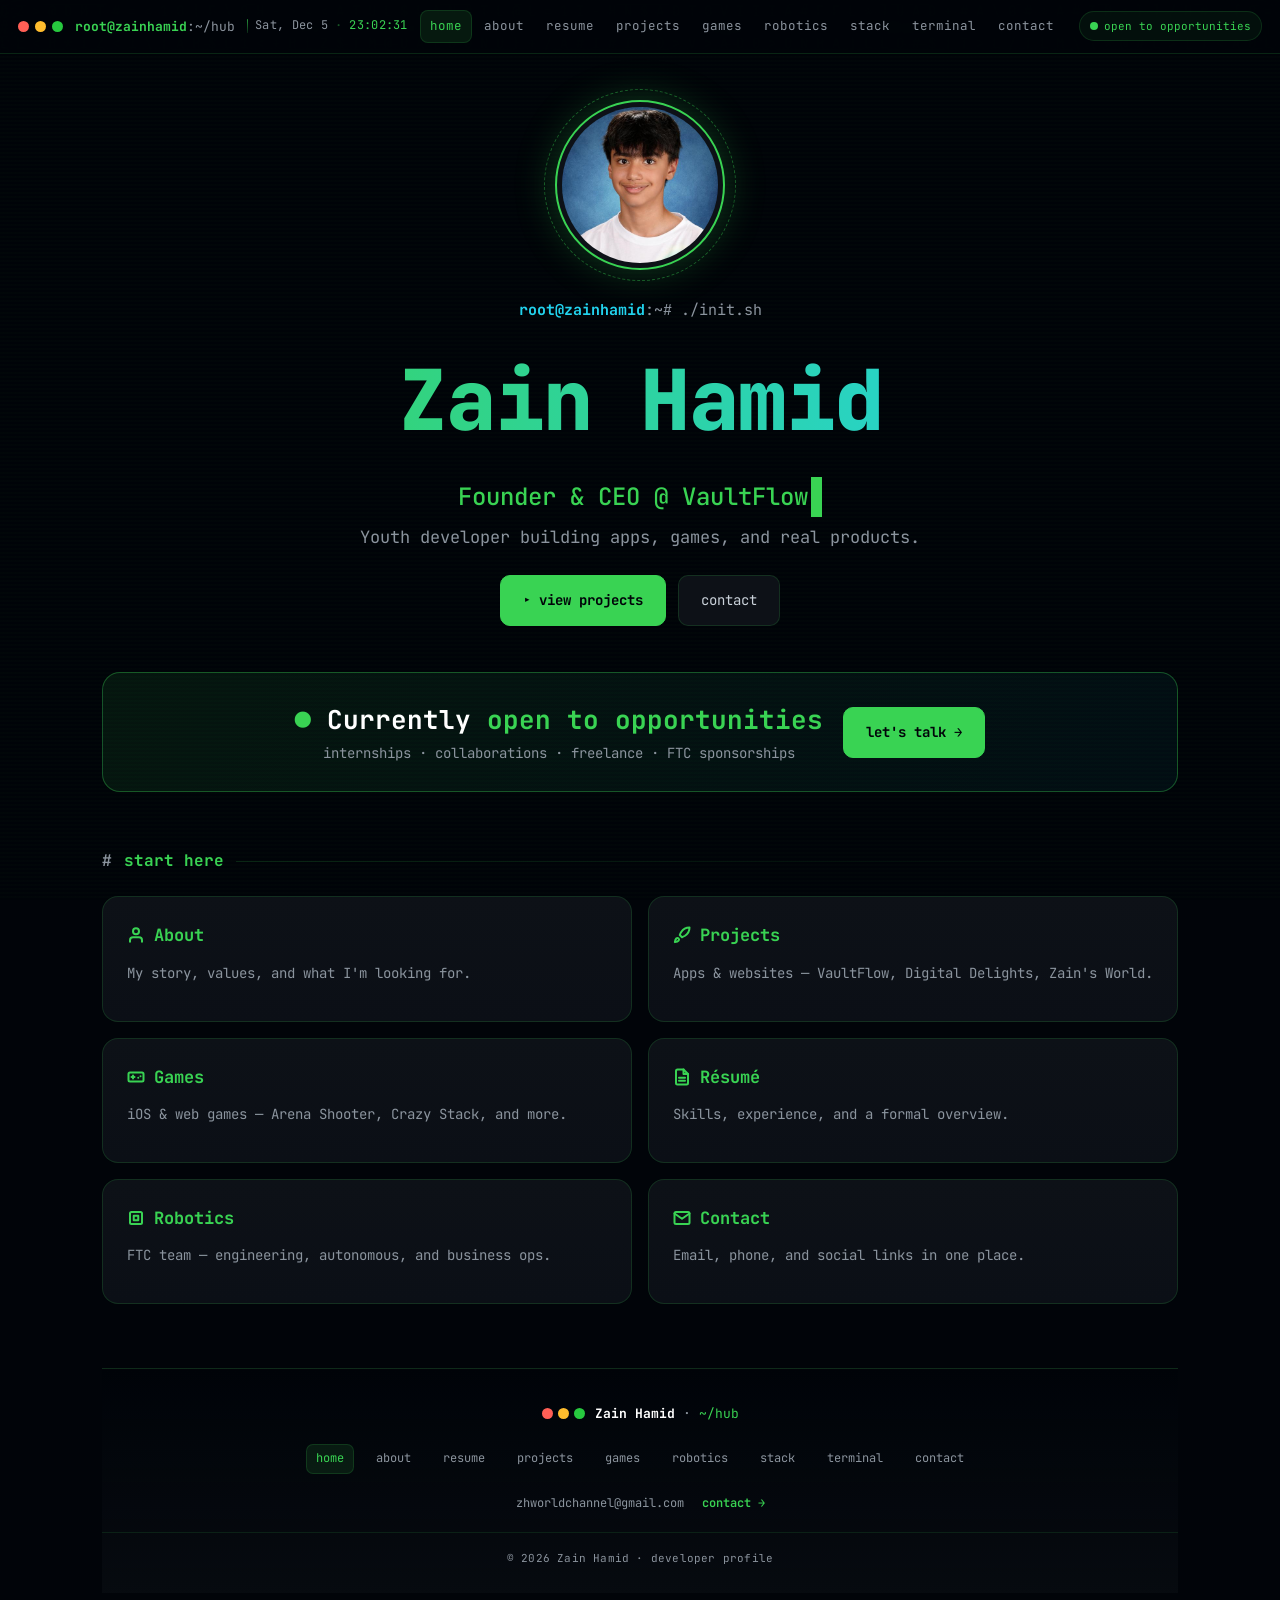
==== commit c91c63be: "Deduplicate journey vs experience and unify site footer. About keeps a short background story; resum" ====
--- a/docs/index.html
+++ b/docs/index.html
@@ -82,9 +82,13 @@
     <a class="card reveal" href="contact.html" style="text-decoration:none"><h3><svg class="ic" viewBox="0 0 24 24" aria-hidden="true"><rect x="2" y="4" width="20" height="16" rx="2"/><path d="m2 6 10 7 10-7"/></svg>Contact</h3><p>Email, phone, and social links in one place.</p></a>
   </div>
 
-  <footer>
-    <div class="fnav"></div>
-    <div>© <span id="yr"></span> Zain Hamid · built in ~/terminal · dark-mode always</div>
+  <footer class="site-footer">
+    <div class="foot-inner">
+      <div class="foot-brand"><span class="foot-dots"><i class="dot r"></i><i class="dot y"></i><i class="dot g"></i></span><span><b>Zain Hamid</b> · <span class="foot-path">~/hub</span></span></div>
+      <nav class="fnav" aria-label="Footer navigation"></nav>
+      <div class="foot-meta"><a href="mailto:zhworldchannel@gmail.com" class="foot-mail">zhworldchannel@gmail.com</a><a href="contact.html" class="foot-cta">contact →</a></div>
+    </div>
+    <div class="foot-copy">© <span class="yr"></span> Zain Hamid · developer profile</div>
   </footer>
 </div>
 <script src="assets/app.js"></script>
--- a/docs/assets/styles.css
+++ b/docs/assets/styles.css
@@ -262,11 +262,26 @@
 .field textarea{min-height:120px;resize:vertical}
 
 /* footer */
-footer{text-align:center;color:var(--muted);font-size:12px;margin-top:64px;padding-top:26px;
-  border-top:1px solid var(--line)}
-footer .fnav{display:flex;gap:16px;justify-content:center;flex-wrap:wrap;margin-bottom:12px}
-footer .fnav a{color:var(--muted);text-decoration:none;transition:.2s}
-footer .fnav a:hover{color:var(--green)}
+footer.site-footer{margin-top:64px;padding:34px 0 26px;border-top:1px solid var(--line);
+  background:linear-gradient(180deg,transparent,rgba(13,17,23,.5))}
+.foot-inner{max-width:var(--maxw);margin:0 auto;padding:0 22px;display:flex;flex-direction:column;
+  gap:20px;align-items:center;text-align:center}
+.foot-brand{display:flex;align-items:center;gap:10px;font-size:13px;color:var(--muted)}
+.foot-brand b{color:#fff;font-weight:700}
+.foot-path{color:var(--green)}
+.foot-dots{display:flex;gap:5px}
+.foot-inner .fnav{display:flex;flex-wrap:wrap;gap:6px 12px;justify-content:center}
+.foot-inner .fnav a{color:var(--muted);text-decoration:none;font-size:12px;padding:5px 10px;
+  border-radius:7px;transition:color .2s,background .2s}
+.foot-inner .fnav a:hover{color:var(--green);background:rgba(57,211,83,.08)}
+.foot-inner .fnav a.active{color:var(--green);background:rgba(57,211,83,.1);box-shadow:inset 0 0 0 1px var(--line)}
+.foot-meta{display:flex;flex-wrap:wrap;gap:10px 18px;align-items:center;justify-content:center;font-size:12px}
+.foot-mail{color:var(--muted);text-decoration:none;transition:color .2s}
+.foot-mail:hover{color:var(--cyan)}
+.foot-cta{color:var(--green);text-decoration:none;font-weight:600;transition:color .2s}
+.foot-cta:hover{color:var(--cyan)}
+.foot-copy{text-align:center;color:var(--muted);font-size:11px;margin-top:18px;padding-top:16px;
+  border-top:1px solid rgba(57,211,83,.12);letter-spacing:.2px}
 
 /* wave */
 .wave{width:100%;display:block}
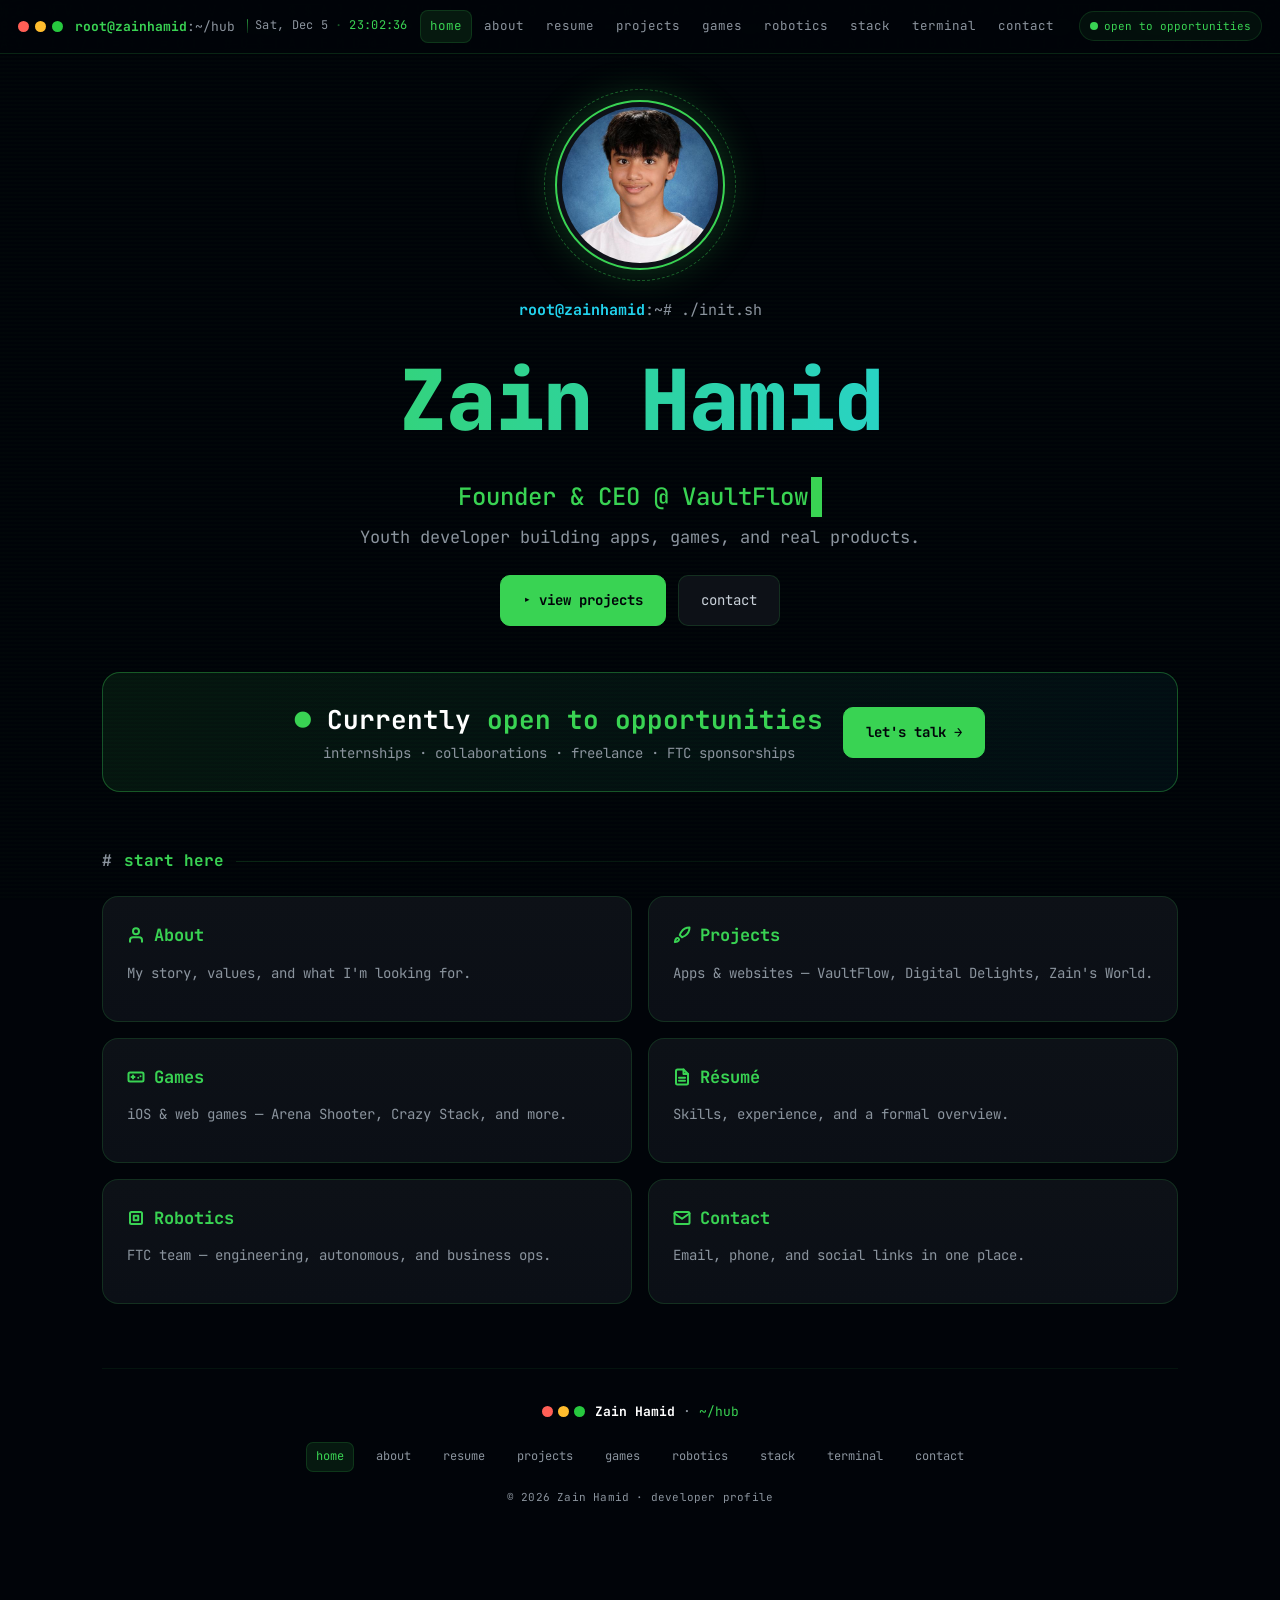
==== commit 4d879568: "Fix footer blending and sync it across all pages. Render the footer from app.js without duplicate co" ====
--- a/docs/index.html
+++ b/docs/index.html
@@ -82,14 +82,7 @@
     <a class="card reveal" href="contact.html" style="text-decoration:none"><h3><svg class="ic" viewBox="0 0 24 24" aria-hidden="true"><rect x="2" y="4" width="20" height="16" rx="2"/><path d="m2 6 10 7 10-7"/></svg>Contact</h3><p>Email, phone, and social links in one place.</p></a>
   </div>
 
-  <footer class="site-footer">
-    <div class="foot-inner">
-      <div class="foot-brand"><span class="foot-dots"><i class="dot r"></i><i class="dot y"></i><i class="dot g"></i></span><span><b>Zain Hamid</b> · <span class="foot-path">~/hub</span></span></div>
-      <nav class="fnav" aria-label="Footer navigation"></nav>
-      <div class="foot-meta"><a href="mailto:zhworldchannel@gmail.com" class="foot-mail">zhworldchannel@gmail.com</a><a href="contact.html" class="foot-cta">contact →</a></div>
-    </div>
-    <div class="foot-copy">© <span class="yr"></span> Zain Hamid · developer profile</div>
-  </footer>
+  <footer class="site-footer"></footer>
 </div>
 <script src="assets/app.js"></script>
 </body>
--- a/docs/assets/styles.css
+++ b/docs/assets/styles.css
@@ -262,8 +262,8 @@
 .field textarea{min-height:120px;resize:vertical}
 
 /* footer */
-footer.site-footer{margin-top:64px;padding:34px 0 26px;border-top:1px solid var(--line);
-  background:linear-gradient(180deg,transparent,rgba(13,17,23,.5))}
+footer.site-footer{margin-top:64px;padding:32px 0 24px;border-top:1px solid rgba(57,211,83,.08);
+  background:transparent}
 .foot-inner{max-width:var(--maxw);margin:0 auto;padding:0 22px;display:flex;flex-direction:column;
   gap:20px;align-items:center;text-align:center}
 .foot-brand{display:flex;align-items:center;gap:10px;font-size:13px;color:var(--muted)}
@@ -275,13 +275,7 @@
   border-radius:7px;transition:color .2s,background .2s}
 .foot-inner .fnav a:hover{color:var(--green);background:rgba(57,211,83,.08)}
 .foot-inner .fnav a.active{color:var(--green);background:rgba(57,211,83,.1);box-shadow:inset 0 0 0 1px var(--line)}
-.foot-meta{display:flex;flex-wrap:wrap;gap:10px 18px;align-items:center;justify-content:center;font-size:12px}
-.foot-mail{color:var(--muted);text-decoration:none;transition:color .2s}
-.foot-mail:hover{color:var(--cyan)}
-.foot-cta{color:var(--green);text-decoration:none;font-weight:600;transition:color .2s}
-.foot-cta:hover{color:var(--cyan)}
-.foot-copy{text-align:center;color:var(--muted);font-size:11px;margin-top:18px;padding-top:16px;
-  border-top:1px solid rgba(57,211,83,.12);letter-spacing:.2px}
+.foot-copy{text-align:center;color:var(--muted);font-size:11px;margin-top:16px;letter-spacing:.2px}
 
 /* wave */
 .wave{width:100%;display:block}
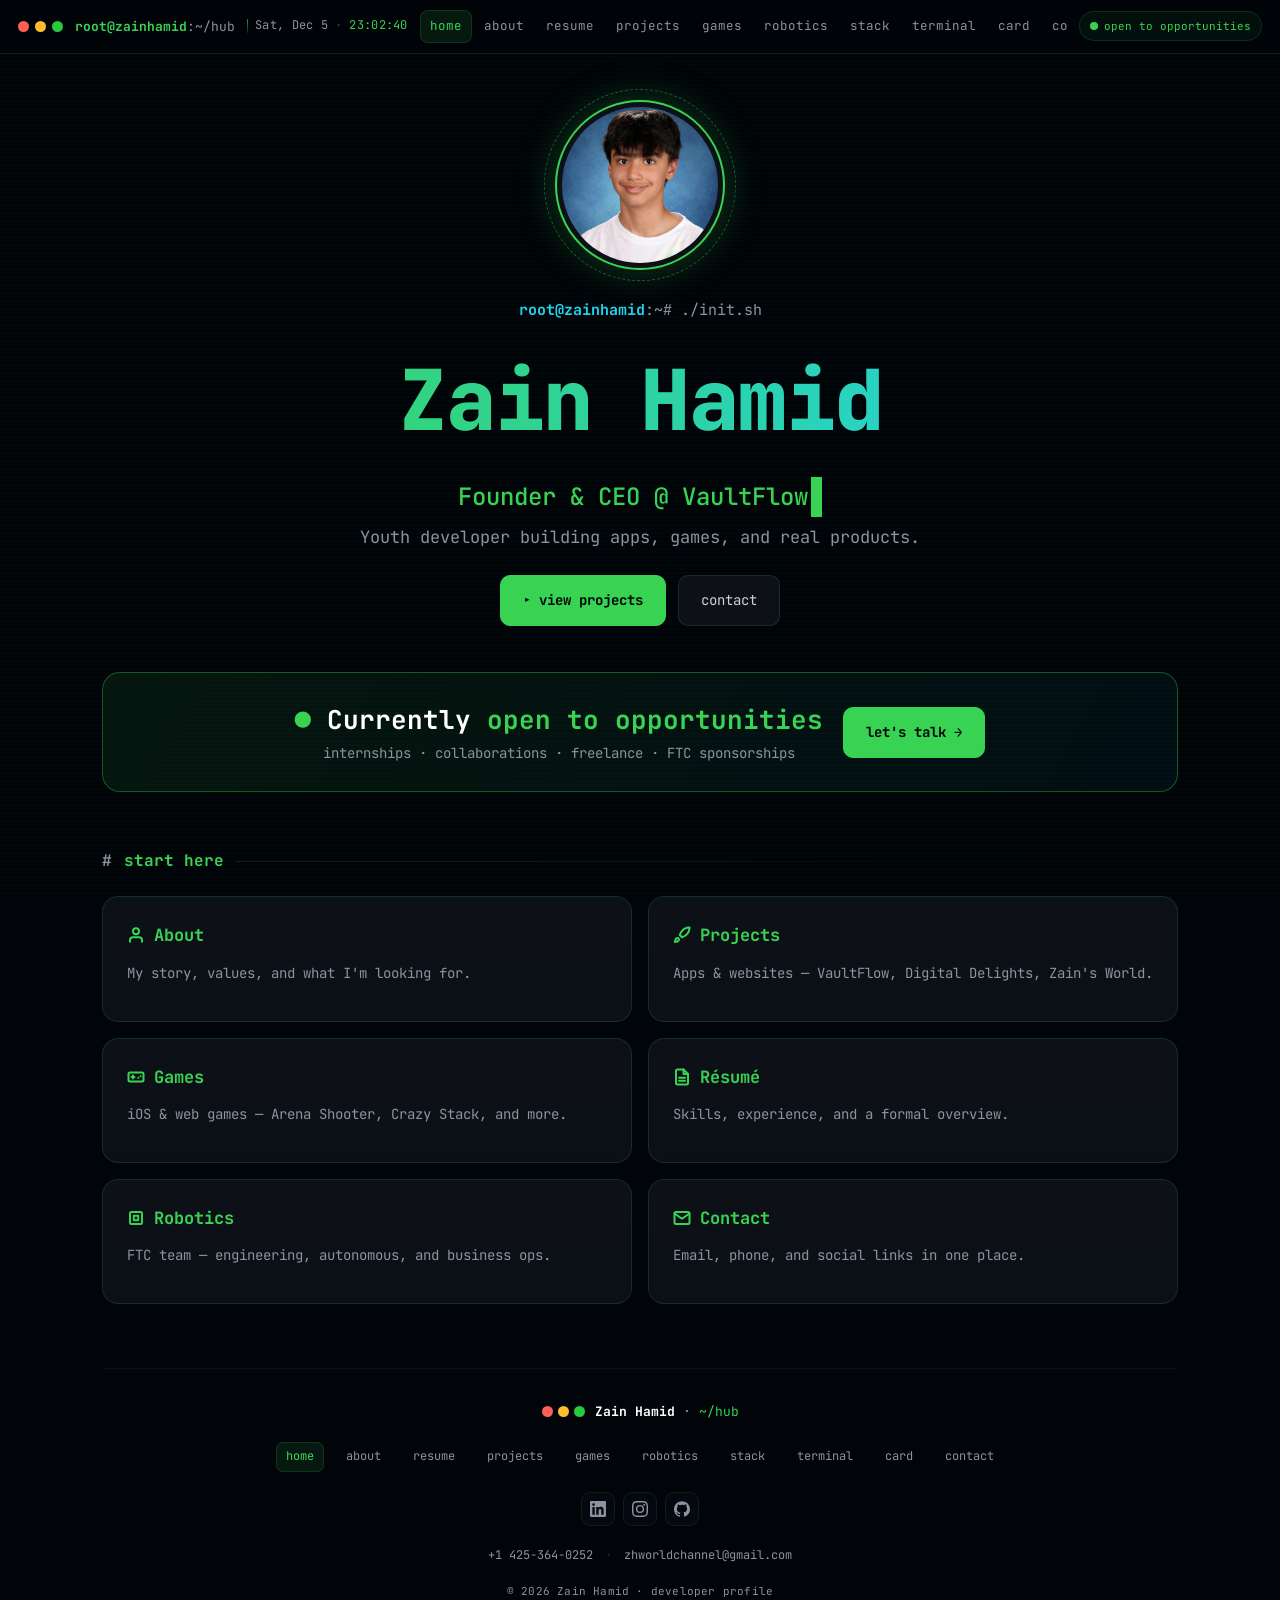
==== commit f957a0d7: "Show boot screen only on first visit and reload Skip the loading animation during in-session page na" ====
--- a/docs/index.html
+++ b/docs/index.html
@@ -3,6 +3,7 @@
 <head>
 <meta charset="UTF-8" />
 <meta name="viewport" content="width=device-width, initial-scale=1.0" />
+<script>try{var n=performance.getEntriesByType('navigation')[0],r=n&&n.type==='reload';if(sessionStorage.getItem('zh_session_active')&&!r)document.documentElement.classList.add('booted');}catch(e){}</script>
 <title>Zain Hamid · ~/hub</title>
 <meta name="description" content="Zain Hamid — Founder & CEO @ VaultFlow · Full-Stack App Developer · Software Engineer & Roboticist. Open to opportunities." />
 <meta name="author" content="Zain Hamid" />
@@ -27,7 +28,6 @@
 <link rel="stylesheet" href="assets/styles.css" />
 </head>
 <body>
-<script>try{if(sessionStorage.getItem('zh_booted'))document.documentElement.classList.add('booted');}catch(e){}</script>
 <div id="boot" class="boot" aria-hidden="true">
   <div class="win">
     <div class="win-head"><i class="d r"></i><i class="d y"></i><i class="d g"></i><span class="tt">zain@hub — boot.sh</span></div>
--- a/docs/assets/styles.css
+++ b/docs/assets/styles.css
@@ -41,6 +41,34 @@
 .reveal{opacity:0;transform:translateY(26px);transition:opacity .7s ease,transform .7s ease}
 .reveal.in{opacity:1;transform:none}
 .center{text-align:center}
+
+/* vaultflow home toast */
+.vf-toast{position:fixed;top:72px;left:18px;z-index:55;width:min(300px,calc(100vw - 36px));
+  border-radius:12px;border:1px solid rgba(57,211,83,.22);background:linear-gradient(155deg,#0e1419,#010409);
+  box-shadow:0 12px 40px rgba(0,0,0,.45),inset 0 1px 0 rgba(57,211,83,.06);
+  opacity:0;transform:translateX(-14px) translateY(-4px);transition:opacity .35s,transform .35s;pointer-events:none;
+  overflow:hidden}
+.vf-toast.show{opacity:1;transform:none;pointer-events:auto}
+.vf-toast-x{position:absolute;top:6px;right:8px;width:26px;height:26px;border:none;border-radius:7px;
+  background:transparent;color:var(--muted);font-size:18px;line-height:1;cursor:pointer;transition:color .2s,background .2s;z-index:1}
+.vf-toast-x:hover{color:#fff;background:rgba(57,211,83,.1)}
+.vf-toast-inner{display:flex;gap:12px;padding:14px 36px 12px 14px;align-items:center}
+.vf-toast-logo{width:46px;height:46px;border-radius:11px;flex-shrink:0;border:1px solid rgba(57,211,83,.22);
+  box-shadow:0 0 12px rgba(57,211,83,.1);object-fit:cover}
+.vf-toast-body{min-width:0;display:flex;flex-direction:column;gap:3px}
+.vf-toast-tag{font-size:9px;font-weight:700;letter-spacing:.55px;text-transform:uppercase;color:var(--green)}
+.vf-toast-title{margin:0;font-size:17px;font-weight:800;color:#fff;line-height:1.15}
+.vf-toast-sub{margin:0;font-size:11px;color:var(--muted);line-height:1.35}
+.vf-toast-foot{padding:8px 14px 10px;border-top:1px solid rgba(57,211,83,.1);display:flex;justify-content:flex-end}
+.vf-toast-link{display:inline-flex;align-items:center;gap:4px;font-size:11px;font-weight:600;color:var(--green);
+  text-decoration:none;padding:5px 11px;border-radius:7px;border:1px solid rgba(57,211,83,.28);
+  background:rgba(57,211,83,.07);transition:color .2s,background .2s,border-color .2s}
+.vf-toast-link:hover{color:#4be066;background:rgba(57,211,83,.14);border-color:rgba(57,211,83,.45)}
+@media(max-width:720px){
+  .vf-toast{top:64px;left:12px;width:min(288px,calc(100vw - 24px))}
+  .vf-toast-logo{width:40px;height:40px}
+  .vf-toast-title{font-size:15px}
+}
 
 /* ── nav ── */
 .nav{position:sticky;top:0;z-index:50;display:grid;grid-template-columns:1fr auto 1fr;
@@ -275,7 +303,85 @@
   border-radius:7px;transition:color .2s,background .2s}
 .foot-inner .fnav a:hover{color:var(--green);background:rgba(57,211,83,.08)}
 .foot-inner .fnav a.active{color:var(--green);background:rgba(57,211,83,.1);box-shadow:inset 0 0 0 1px var(--line)}
+.foot-social{display:flex;gap:8px;align-items:center;justify-content:center}
+.foot-soc{display:grid;place-items:center;width:34px;height:34px;border-radius:9px;
+  border:1px solid rgba(57,211,83,.12);background:rgba(13,17,23,.4);color:var(--muted);
+  text-decoration:none;transition:color .2s,border-color .2s,background .2s,transform .2s}
+.foot-soc svg{width:16px;height:16px;fill:currentColor}
+.foot-soc:hover{color:var(--green);border-color:rgba(57,211,83,.35);background:rgba(57,211,83,.08);transform:translateY(-1px)}
+.foot-contact{display:flex;flex-wrap:wrap;gap:8px 12px;align-items:center;justify-content:center;font-size:12px}
+.foot-contact a{color:var(--muted);text-decoration:none;transition:color .2s}
+.foot-contact a:hover{color:var(--cyan)}
+.foot-sep{color:rgba(57,211,83,.25);user-select:none}
 .foot-copy{text-align:center;color:var(--muted);font-size:11px;margin-top:16px;letter-spacing:.2px}
+
+/* digital id card */
+.card-tools{display:flex;flex-direction:column;align-items:center;gap:14px;margin:24px 0 8px}
+.card-shell{position:relative;display:flex;justify-content:center;padding:28px 16px 36px;
+  perspective:1400px}
+.card-glow{position:absolute;inset:10% 8%;background:radial-gradient(ellipse at center,rgba(57,211,83,.14),transparent 70%);
+  pointer-events:none;filter:blur(18px);animation:cardGlow 4s ease-in-out infinite alternate}
+@keyframes cardGlow{from{opacity:.55;transform:scale(.96)}to{opacity:1;transform:scale(1.04)}}
+.id-card{width:min(100%,640px);border-radius:20px;border:1px solid rgba(57,211,83,.28);
+  background:linear-gradient(155deg,#0d1218 0%,#010409 55%,#07110a 100%);
+  box-shadow:0 28px 70px rgba(0,0,0,.55),0 0 0 1px rgba(57,211,83,.06) inset;
+  overflow:hidden;font-size:14px;transform-style:preserve-3d;transition:transform .12s ease-out,box-shadow .25s}
+.card-shell:hover .id-card{box-shadow:0 34px 80px rgba(0,0,0,.6),0 0 40px rgba(57,211,83,.08)}
+.id-top{display:flex;align-items:center;gap:10px;padding:12px 18px;border-bottom:1px solid rgba(57,211,83,.12);
+  background:rgba(13,17,23,.75)}
+.id-dots{display:flex;gap:5px}
+.id-label{flex:1;color:var(--muted);font-size:12px;white-space:nowrap;overflow:hidden;text-overflow:ellipsis}
+.id-status{display:inline-flex;align-items:center;gap:6px;font-size:11px;font-weight:600;color:var(--green);
+  padding:4px 10px;border-radius:999px;border:1px solid rgba(57,211,83,.22);background:rgba(57,211,83,.06)}
+.id-opp-strip{display:flex;align-items:center;justify-content:center;gap:8px;padding:10px 18px;
+  font-size:12px;font-weight:700;letter-spacing:.3px;color:var(--green);
+  background:linear-gradient(90deg,rgba(57,211,83,.04),rgba(57,211,83,.12),rgba(57,211,83,.04));
+  border-bottom:1px solid rgba(57,211,83,.1)}
+.id-body{display:grid;grid-template-columns:200px 1fr;gap:22px;padding:22px 20px 18px}
+.id-photo-wrap{display:flex;justify-content:center}
+.id-photo{width:180px;aspect-ratio:3/4;border-radius:16px;overflow:hidden;
+  border:2px solid rgba(57,211,83,.3);box-shadow:0 0 28px rgba(57,211,83,.15),inset 0 0 0 1px rgba(255,255,255,.04);
+  background:#0d1117}
+.id-photo img{width:100%;height:100%;object-fit:cover;object-position:center 18%;display:block}
+.id-fallback{width:100%;height:100%;display:grid!important;place-items:center;font-size:48px;font-weight:800;
+  color:var(--green);background:#0d1117}
+.id-info{display:flex;flex-direction:column;gap:12px;min-width:0;justify-content:center}
+.id-name{font-size:clamp(26px,4vw,34px);font-weight:800;color:#fff;line-height:1.05;letter-spacing:-.3px}
+.id-role{font-size:13px;color:var(--cyan);line-height:1.45;max-width:36ch}
+.id-fields{display:flex;flex-direction:column;gap:8px;margin-top:4px}
+.id-field{display:grid;grid-template-columns:52px 1fr auto;gap:10px;align-items:center;width:100%;
+  padding:10px 12px;border-radius:10px;border:1px solid rgba(57,211,83,.1);background:rgba(13,17,23,.45);
+  cursor:pointer;text-align:left;font-family:inherit;transition:border-color .2s,background .2s,transform .2s}
+.id-field:hover{border-color:rgba(57,211,83,.35);background:rgba(57,211,83,.08);transform:translateX(3px)}
+.id-field.copied{border-color:var(--green);background:rgba(57,211,83,.14)}
+.id-k{color:var(--muted);font-size:12px;text-transform:lowercase}
+.id-k::after{content:':'}
+.id-v{color:#f0f6fc;font-size:13px;word-break:break-word}
+.id-copy-hint{font-size:10px;color:var(--green);opacity:.7;text-transform:uppercase;letter-spacing:.4px}
+.id-field:hover .id-copy-hint{opacity:1}
+.id-socials{display:flex;gap:10px;margin-top:6px}
+.id-soc{display:grid;place-items:center;width:38px;height:38px;border-radius:10px;
+  border:1px solid rgba(57,211,83,.15);background:rgba(13,17,23,.5);color:var(--muted);
+  text-decoration:none;transition:color .2s,border-color .2s,background .2s,transform .2s}
+.id-soc svg{width:17px;height:17px;fill:currentColor}
+.id-soc:hover{color:var(--green);border-color:rgba(57,211,83,.4);background:rgba(57,211,83,.1);transform:translateY(-2px)}
+.id-foot{display:flex;flex-wrap:wrap;align-items:center;justify-content:center;gap:8px;
+  padding:11px 18px 13px;border-top:1px solid rgba(57,211,83,.1);
+  font-size:10px;color:var(--muted);letter-spacing:.25px;background:rgba(0,0,0,.25)}
+.id-foot-sep{color:rgba(57,211,83,.25)}
+.card-toast{position:fixed;left:50%;bottom:28px;transform:translateX(-50%) translateY(12px);
+  padding:10px 16px;border-radius:10px;background:#0d1117;border:1px solid rgba(57,211,83,.35);
+  color:var(--green);font-size:13px;font-weight:600;opacity:0;pointer-events:none;
+  transition:opacity .25s,transform .25s;z-index:80;box-shadow:var(--glow)}
+.card-toast.show{opacity:1;transform:translateX(-50%) translateY(0)}
+@media(max-width:720px){
+  .id-body{grid-template-columns:1fr;gap:18px;text-align:center}
+  .id-photo{width:min(72vw,220px)}
+  .id-info{align-items:center}
+  .id-role{max-width:none}
+  .id-field{grid-template-columns:48px 1fr auto;text-align:left}
+  .id-socials{justify-content:center}
+}
 
 /* wave */
 .wave{width:100%;display:block}
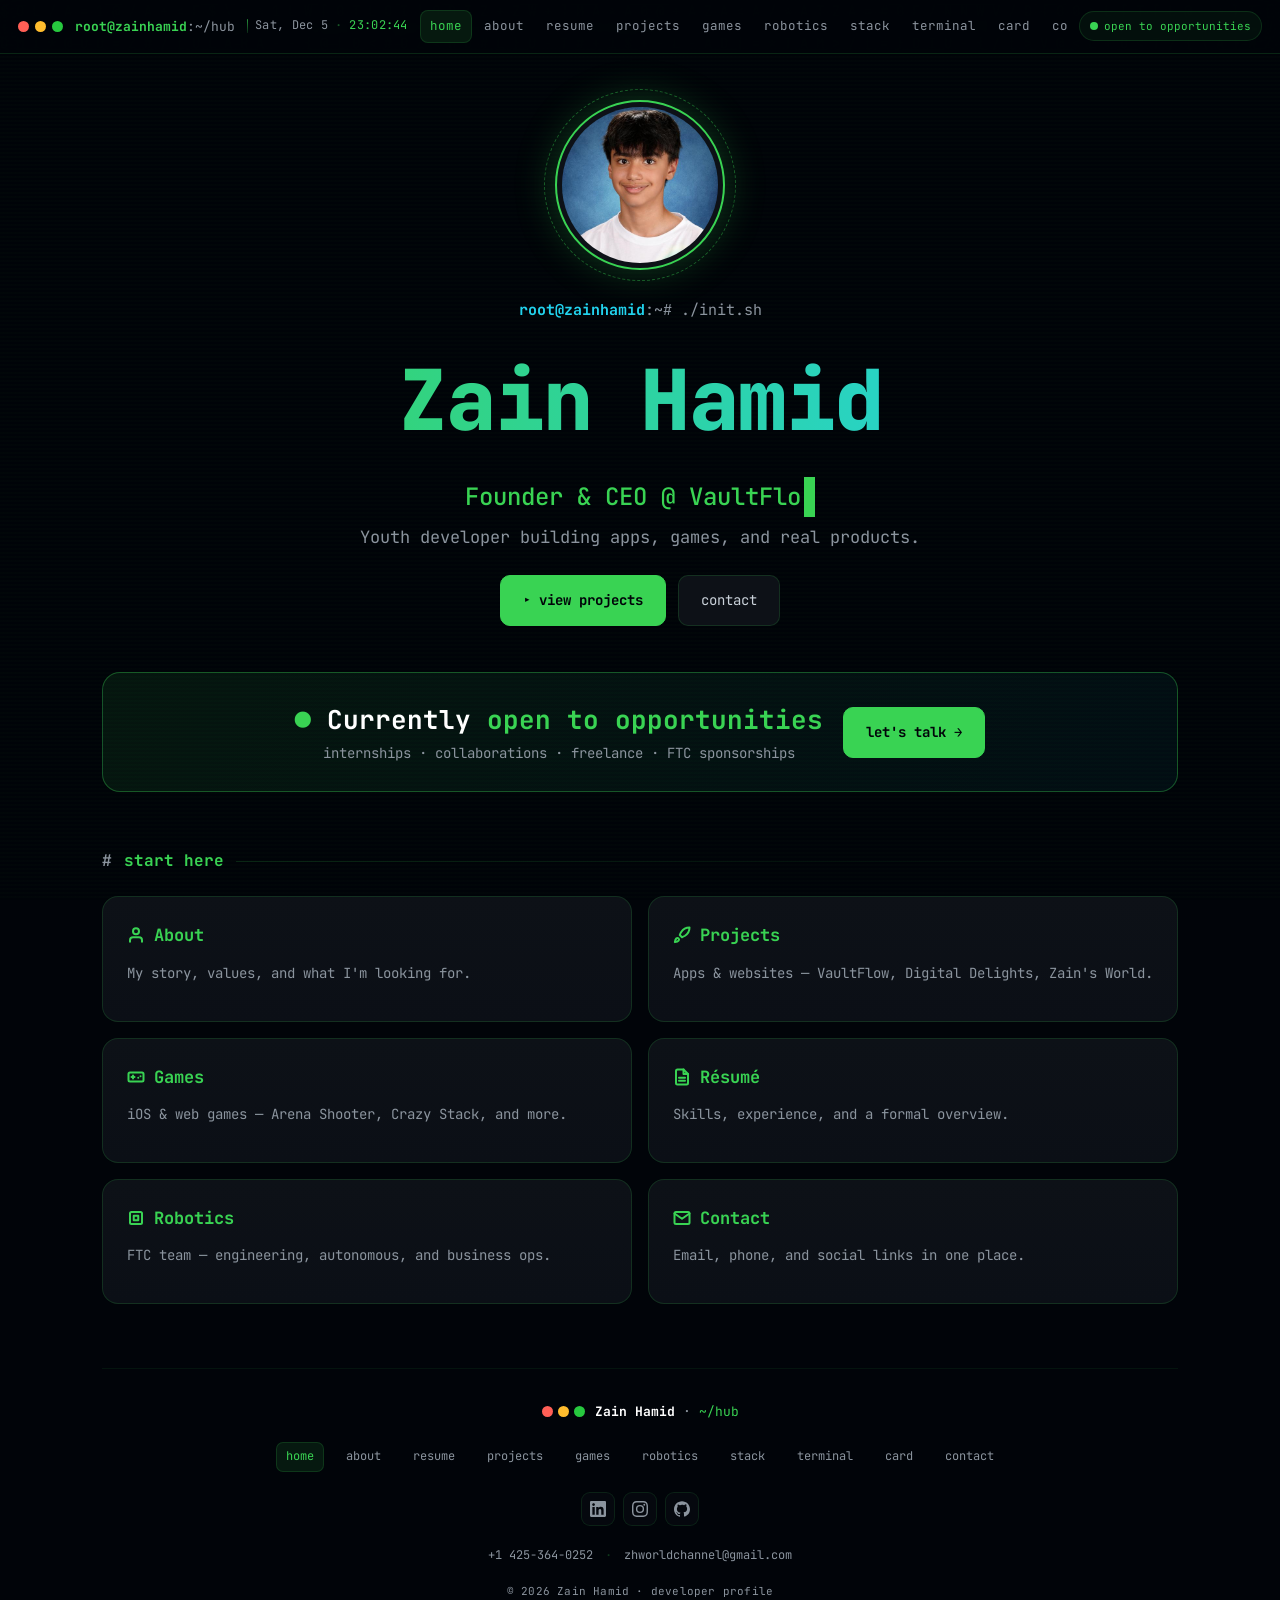
==== commit 7ac7f94b: "Fix boot screen skipping on all pages and reframe Zain's World Use a shared boot-skip.js on every HT" ====
--- a/docs/index.html
+++ b/docs/index.html
@@ -3,7 +3,7 @@
 <head>
 <meta charset="UTF-8" />
 <meta name="viewport" content="width=device-width, initial-scale=1.0" />
-<script>try{var n=performance.getEntriesByType('navigation')[0],r=n&&n.type==='reload';if(sessionStorage.getItem('zh_session_active')&&!r)document.documentElement.classList.add('booted');}catch(e){}</script>
+<script src="assets/boot-skip.js"></script>
 <title>Zain Hamid · ~/hub</title>
 <meta name="description" content="Zain Hamid — Founder & CEO @ VaultFlow · Full-Stack App Developer · Software Engineer & Roboticist. Open to opportunities." />
 <meta name="author" content="Zain Hamid" />
